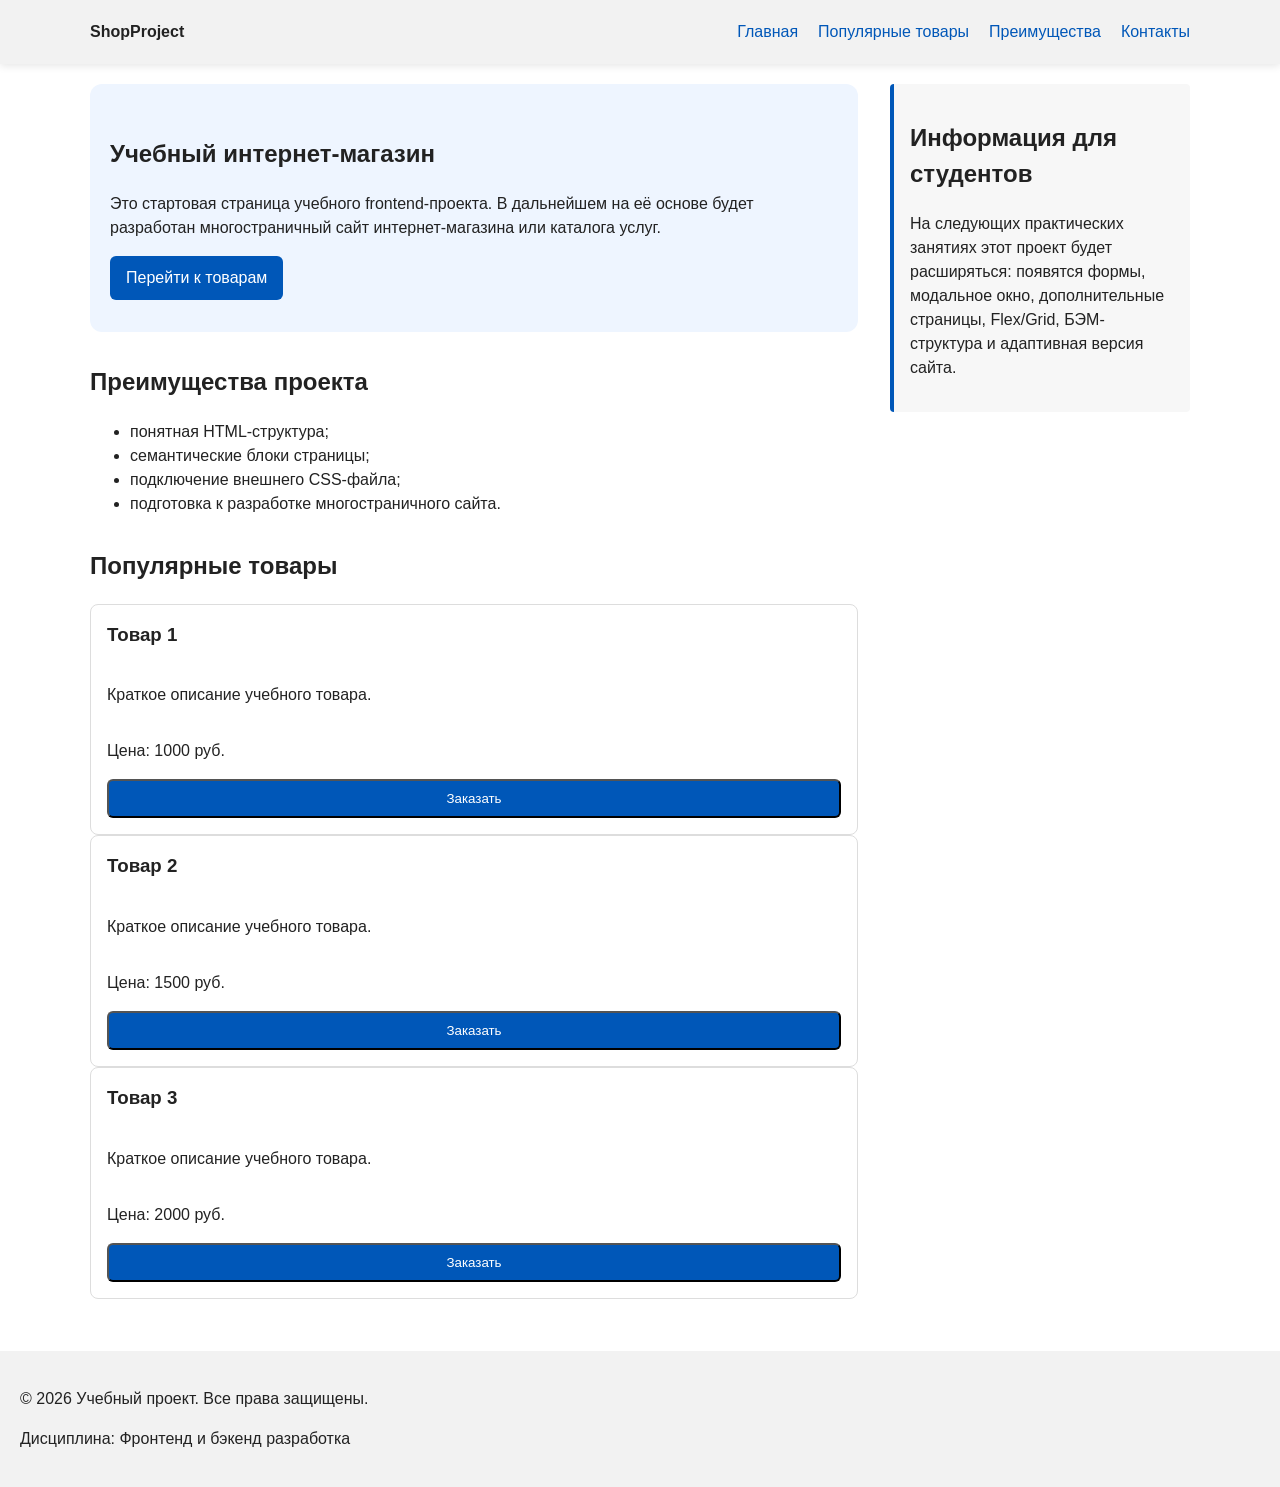
==== index.html @ 18f562a3 "Контрольная работа" ====
<!DOCTYPE html>
<html lang="ru">
<head>
  <meta charset="UTF-8">
  <meta name="viewport" content="width=device-width, initial-scale=1.0">
  <title>Учебный интернет-магазин</title>
  <link rel="stylesheet" href="css/style.css">
  <script src="js/main.js" defer></script>
</head>
<body>
  <header>
    <div class="site-header">
      <a class="site-logo" href="index.html">ShopProject</a>

      <nav class="site-nav" aria-label="Основная навигация">
        <ul class="site-nav__list">
          <li><a href="index.html">Главная</a></li>
          <li><a href="#popular">Популярные товары</a></li>
          <li><a href="#advantages">Преимущества</a></li>
          <li><a href="#contacts">Контакты</a></li>
        </ul>
      </nav>
    </div>
  </header>
  <main>
    <div class="page-layout">
      <div class="main-content">
        <section class="hero">
          <h1>Учебный интернет-магазин</h1>
          <p>
            Это стартовая страница учебного frontend-проекта.
            В дальнейшем на её основе будет разработан многостраничный сайт
            интернет-магазина или каталога услуг.
          </p>
          <a class="button" href="#popular">Перейти к товарам</a>
        </section>
        <section class="section" id="advantages">
          <h2>Преимущества проекта</h2>

          <ul class="advantages-list">
            <li>понятная HTML-структура;</li>
            <li>семантические блоки страницы;</li>
            <li>подключение внешнего CSS-файла;</li>
            <li>подготовка к разработке многостраничного сайта.</li>
          </ul>
        </section>
        <section class="section" id="popular">
          <h2>Популярные товары</h2>
          <div class="product-grid">
            <article class="product-card">
              <h3>Товар 1</h3>
              <p>Краткое описание учебного товара.</p>
              <p>Цена: 1000 руб.</p>
              <button class="button product-card__button" type="button" data-product="Товар 1">
                Заказать
              </button>
            </article>

            <article class="product-card">
              <h3>Товар 2</h3>
              <p>Краткое описание учебного товара.</p>
              <p>Цена: 1500 руб.</p>
              <button class="button product-card__button" type="button" data-product="Товар 2">
                Заказать
              </button>
            </article>

            <article class="product-card">
              <h3>Товар 3</h3>
              <p>Краткое описание учебного товара.</p>
              <p>Цена: 2000 руб.</p>
              <button class="button product-card__button" type="button" data-product="Товар 3">
                Заказать
              </button>
            </article>
          </div>
        </section>
      </div>
      <aside class="aside-info">
        <h2>Информация для студентов</h2>
        <p>
          На следующих практических занятиях этот проект будет расширяться:
          появятся формы, модальное окно, дополнительные страницы, Flex/Grid,
          БЭМ-структура и адаптивная версия сайта.
        </p>
      </aside>
    </div>
  </main>
  <footer id="contacts">
    <p>&copy; 2026 Учебный проект. Все права защищены.</p>
    <p>Дисциплина: Фронтенд и бэкенд разработка</p>
  </footer>
  <dialog class="order-dialog" id="order-dialog" aria-labelledby="order-dialog-title">
    <h2 id="order-dialog-title">Оформление заявки</h2>

    <form class="order-form" id="order-form" action="#" method="post" novalidate>
      <input id="selected-product" name="selected-product" type="hidden">

      <div class="form-field">
        <label for="order-name">Имя</label>
        <input
          id="order-name"
          name="name"
          type="text"
          placeholder="Введите ваше имя"
          minlength="2"
          autocomplete="given-name"
          required
        >
      </div>

      <div class="form-field">
        <label for="order-email">E-mail</label>
        <input
          id="order-email"
          name="email"
          type="email"
          placeholder="example@mail.ru"
          autocomplete="email"
          required
        >
      </div>

      <div class="form-field">
        <label for="order-phone">Телефон</label>
        <input
          id="order-phone"
          name="phone"
          type="tel"
          inputmode="tel"
          placeholder="+7 (900) 000-00-00"
          pattern="^\+7 \(\d{3}\) \d{3}-\d{2}-\d{2}$"
          required
        >
        <small>Формат: +7 (900) 000-00-00</small>
      </div>

      <div class="form-field">
        <label for="order-date">Дата связи</label>
        <input
          id="order-date"
          name="date"
          type="date"
        >
      </div>

      <div class="form-field">
        <label for="order-topic">Тема заявки</label>
        <select id="order-topic" name="topic" required>
          <option value="">Выберите тему</option>
          <option value="product">Заказ товара</option>
          <option value="consultation">Консультация</option>
          <option value="delivery">Доставка</option>
        </select>
      </div>

      <div class="form-field">
        <label for="order-comment">Комментарий</label>
        <textarea
          id="order-comment"
          name="comment"
          rows="4"
          placeholder="Укажите дополнительную информацию"
        ></textarea>
      </div>

      <div class="form-field form-field--checkbox">
        <label>
          <input
            id="order-agreement"
            name="agreement"
            type="checkbox"
            required
          >
          Я согласен на обработку данных
        </label>
      </div>

      <div class="form-actions">
        <button type="button" id="close-order-dialog">Закрыть</button>
        <button type="submit">Отправить заявку</button>
      </div>
    </form>
  </dialog>

  <p class="success-message" id="success-message" hidden>
    Форма успешно отправлена!
  </p>

</body>
</html>
---- css/style.css ----
* {
  box-sizing: border-box;
}

body {
  margin: 0;
  font-family: Arial, sans-serif;
  line-height: 1.5;
  color: #222222;
  background-color: #ffffff;
}

header,
main,
footer {
  padding: 20px;
}

header {
  background-color: #f2f2f2;
  position: sticky;
  top: 0;
  z-index: 1000;
  box-shadow: 0 2px 8px rgba(0, 0, 0, 0.1);
}

footer {
  background-color: #f2f2f2;
}

.site-header {
  max-width: 1100px;
  margin: 0 auto;
  display: flex;
  justify-content: space-between;
  align-items: center;
}

.site-logo {
  font-weight: bold;
  text-decoration: none;
  color: #222222;
}

.site-nav__list {
  padding: 0;
  margin: 0;
  list-style: none;
  display: flex;
  gap: 20px;
}

.site-nav__list li {
  margin-bottom: 0;
}

.site-nav__list a {
  color: #0057b8;
  text-decoration: none;
}

.site-nav__list a:hover {
  text-decoration: underline;
}

.hero {
  max-width: 1100px;
  margin: 0 auto 32px;
  padding: 32px 20px;
  background-color: #eef5ff;
  border-radius: 12px;
}

.section {
  max-width: 1100px;
  margin: 0 auto 32px;
}

.section h2 {
  margin-top: 0;
}

.product-card {
  display: flex;
  flex-direction: column;
  margin-bottom: 0;
  padding: 16px;
  border: 1px solid #dddddd;
  border-radius: 8px;
  background-color: #ffffff;
}

.product-card h3 {
  margin-top: 0;
}

.button {
  display: inline-block;
  padding: 10px 16px;
  color: #ffffff;
  background-color: #0057b8;
  text-decoration: none;
  border-radius: 6px;
}

.button:hover {
  background-color: #003f86;
}

.aside-info {
  padding: 16px;
  border-left: 4px solid #0057b8;
  background-color: #f7f7f7;
  border-radius: 4px;
}

/*
  Модальное окно.
  Элемент dialog сам умеет открываться поверх страницы.
*/
.order-dialog {
  width: min(100% - 32px, 560px);
  padding: 24px;
  border: none;
  border-radius: 12px;
}

/*
  Затемнение фона за модальным окном.
*/
.order-dialog::backdrop {
  background-color: rgba(0, 0, 0, 0.5);
}

/*
  Поле формы.
  Каждый блок получает нижний отступ.
*/
.form-field {
  margin-bottom: 16px;
}

/*
  Подпись поля.
*/
.form-field label {
  display: block;
  margin-bottom: 6px;
}

/*
  Основные поля формы.
*/
.form-field input,
.form-field select,
.form-field textarea {
  width: 100%;
  padding: 10px 12px;
  border: 1px solid #cccccc;
  border-radius: 6px;
  font: inherit;
}

/*
  Checkbox не должен занимать всю ширину.
*/
.form-field input[type="checkbox"] {
  width: auto;
}

/*
  Подсказка под полем телефона.
*/
.form-field small {
  display: block;
  margin-top: 4px;
  color: #666666;
}

/*
  Видимый фокус для клавиатурной навигации.
*/
.form-field input:focus-visible,
.form-field select:focus-visible,
.form-field textarea:focus-visible,
.form-actions button:focus-visible {
  outline: 2px solid #0057b8;
  outline-offset: 2px;
}

/*
  Подсветка ошибочных полей.
  Атрибут aria-invalid будет добавляться через JavaScript.
*/
[aria-invalid="true"] {
  border-color: #b00020;
}

/*
  Кнопки формы.
*/
.form-actions {
  display: flex;
  justify-content: flex-end;
  gap: 12px;
  margin-top: 20px;
}

/*
  Сообщение об успешной отправке.
*/
.success-message {
  max-width: 1100px;
  margin: 24px auto;
  padding: 16px;
  border-left: 4px solid #168a2f;
  background-color: #eefaf0;
}

/* ==========================================================================
   Grid
   ========================================================================== */

.page-layout {
  max-width: 1100px;
  margin: 0 auto;
  display: grid;
  grid-template-columns: 1fr 300px;
  gap: 32px;
  align-items: start;
}

.products-grid {
  display: grid;
  grid-template-columns: repeat(auto-fill, minmax(240px, 1fr));
  gap: 20px;
}

.product-card__button {
  margin-top: auto;
}
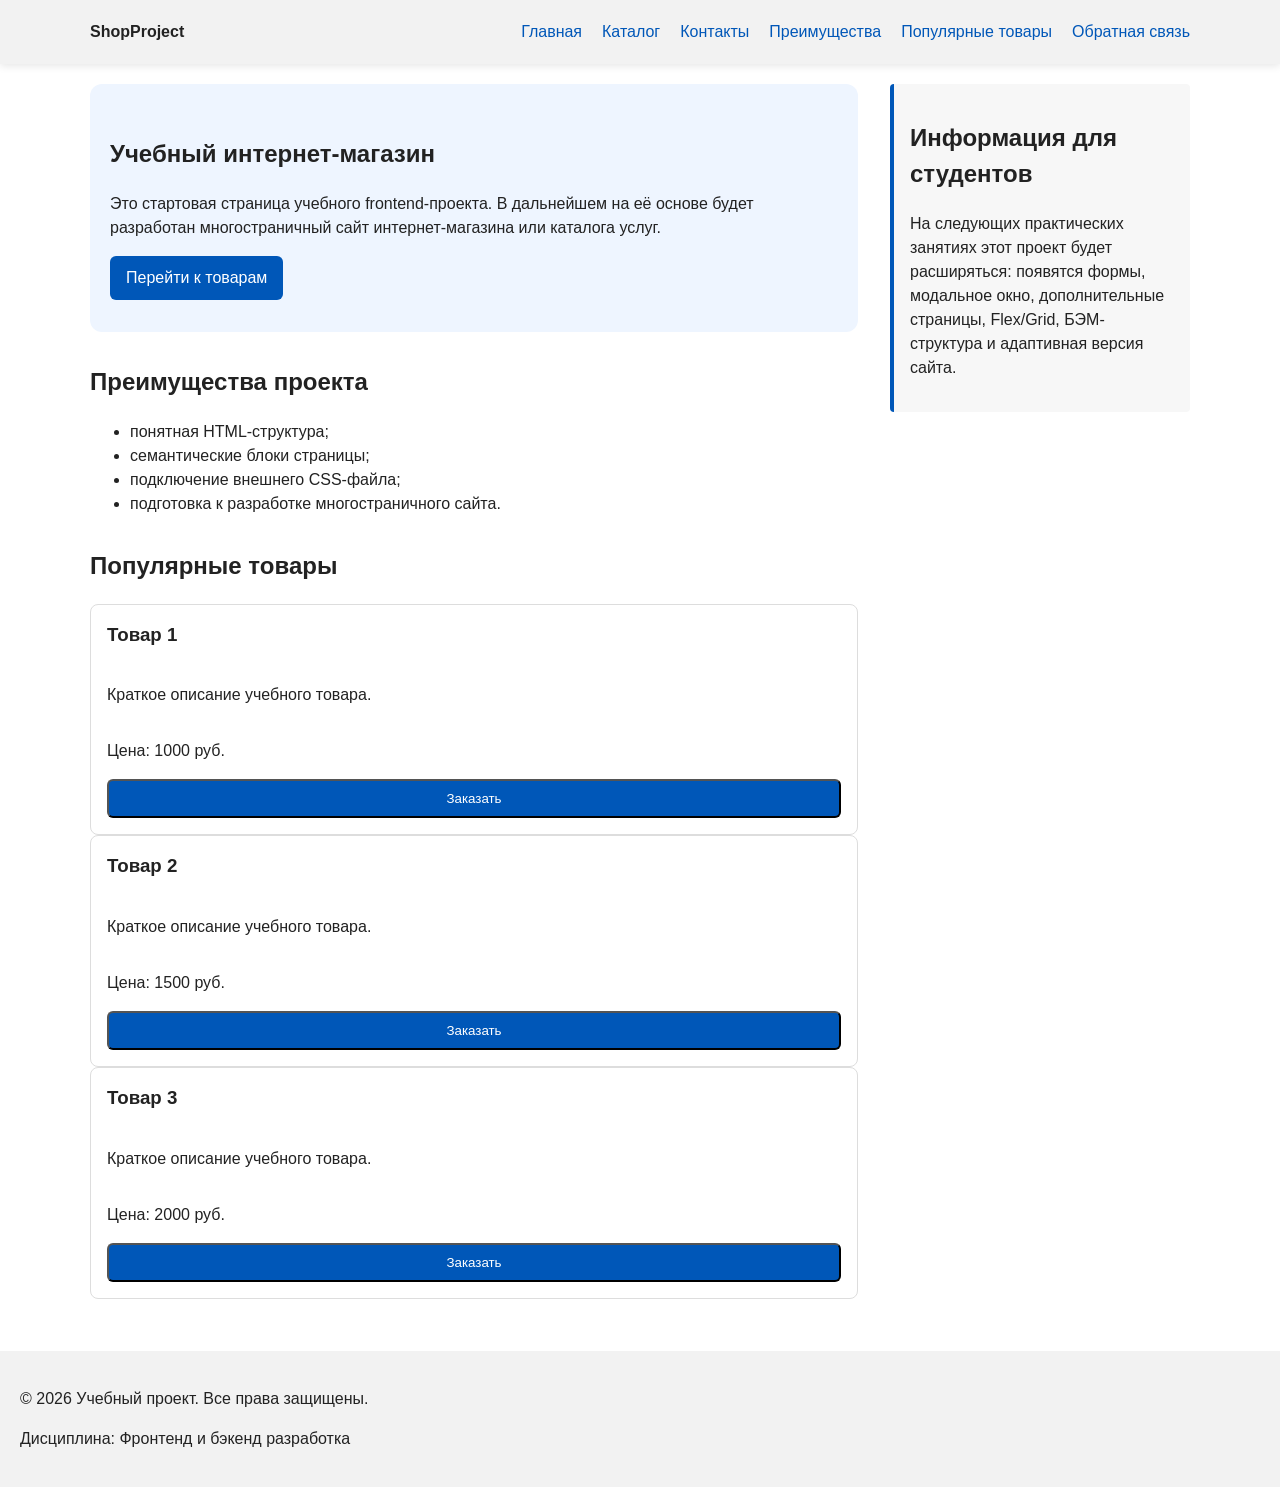
==== commit 1ad1233f: "feat: add multi-page structure navigation and anchors" ====
--- a/index.html
+++ b/index.html
@@ -15,11 +15,14 @@
       <nav class="site-nav" aria-label="Основная навигация">
         <ul class="site-nav__list">
           <li><a href="index.html">Главная</a></li>
-          <li><a href="#popular">Популярные товары</a></li>
-          <li><a href="#advantages">Преимущества</a></li>
-          <li><a href="#contacts">Контакты</a></li>
+          <li><a href="catalog.html">Каталог</a></li>
+          <li><a href="contacts.html">Контакты</a></li>
+          <li><a href="index.html#advantages">Преимущества</a></li>
+          <li><a href="index.html#popular">Популярные товары</a></li>
+          <li><a href="index.html#contacts">Обратная связь</a></li>
         </ul>
       </nav>
+
     </div>
   </header>
   <main>
--- a/css/style.css
+++ b/css/style.css
@@ -1,6 +1,10 @@
 
 * {
   box-sizing: border-box;
+}
+
+html {
+  scroll-behavior: smooth;
 }
 
 body {
@@ -114,6 +118,33 @@
   background-color: #f7f7f7;
   border-radius: 4px;
 }
+
+:target {
+  outline: 2px dashed var(--color-primary);
+  outline-offset: 4px;
+}
+
+
+/* 
+Хлебные крошки :3 
+*/
+
+.breadcrumbs {
+  max-width: var(--container-width);
+  margin: 0 auto var(--space-md);
+  font-size: 14px;
+  color: var(--color-muted);
+}
+
+.breadcrumbs a {
+  color: var(--color-primary);
+}
+
+.breadcrumbs span::before {
+  content: " / ";
+  color: var(--color-muted);
+}
+
 
 /*
   Модальное окно.
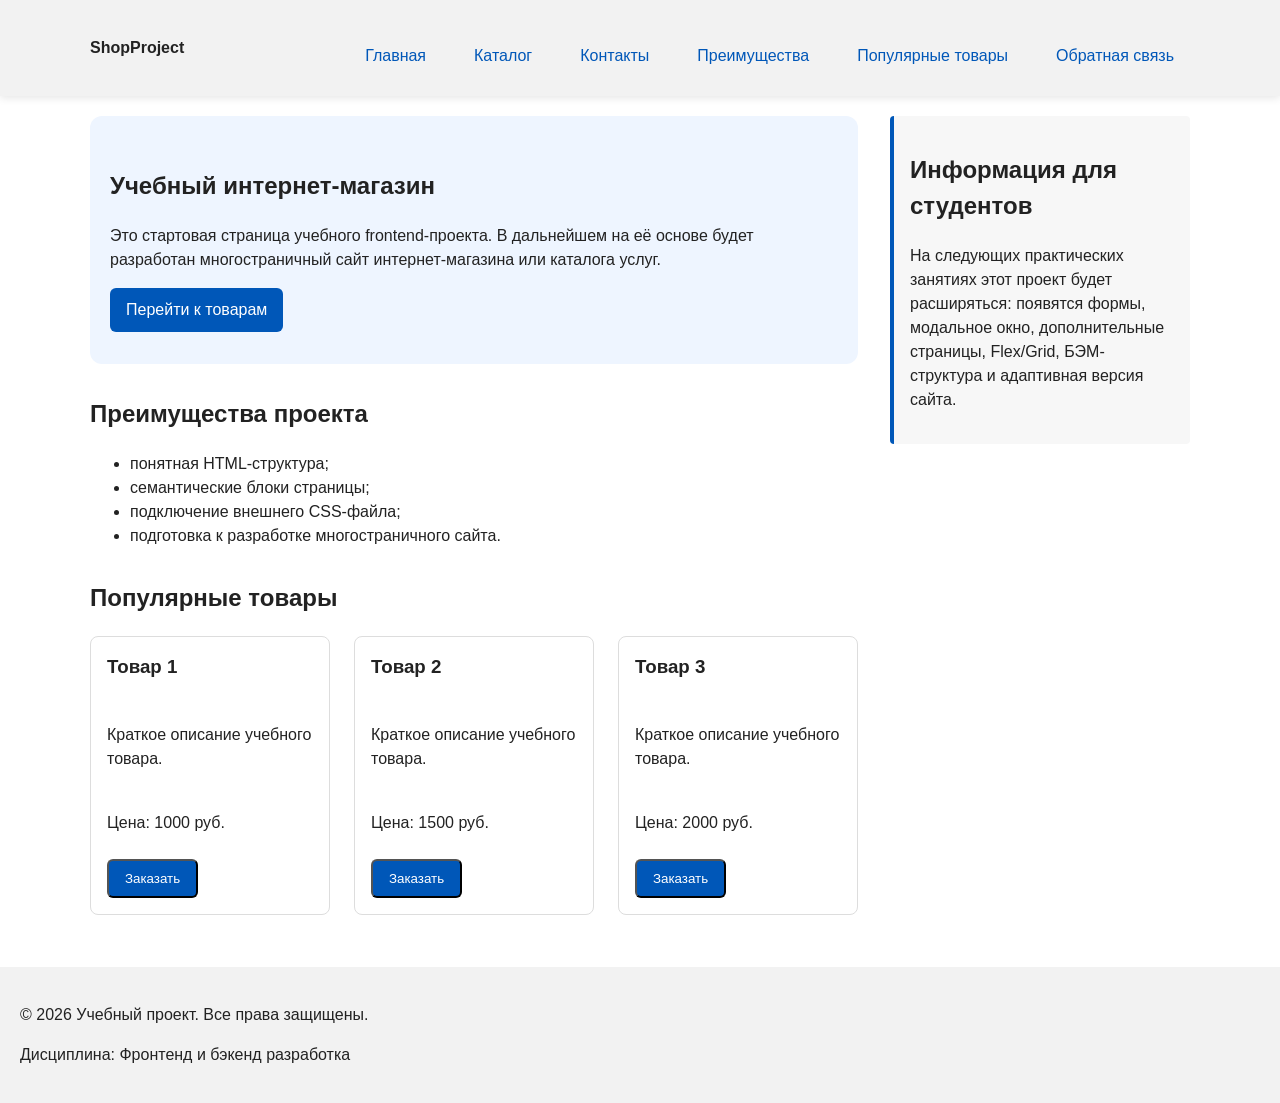
==== commit d9dd839c: "feat: add flex navigation and grid catalog layout" ====
--- a/index.html
+++ b/index.html
@@ -49,7 +49,7 @@
         </section>
         <section class="section" id="popular">
           <h2>Популярные товары</h2>
-          <div class="product-grid">
+          <div class="products-grid">
             <article class="product-card">
               <h3>Товар 1</h3>
               <p>Краткое описание учебного товара.</p>
--- a/css/style.css
+++ b/css/style.css
@@ -1,3 +1,18 @@
+:root {
+  --container-width: 1100px;
+  --space-sm: 8px;
+  --space-md: 16px;
+  --space-lg: 24px;
+  --space-xl: 32px;
+  --color-primary: #0057b8;
+  --color-white: #ffffff;
+  --color-border: #dddddd;
+  --color-bg: #ffffff;
+  --color-surface: #f7f7f7;
+  --color-muted: #666666;
+  --radius-sm: 4px;
+  --radius-md: 8px;
+}
 
 * {
   box-sizing: border-box;
@@ -12,7 +27,7 @@
   font-family: Arial, sans-serif;
   line-height: 1.5;
   color: #222222;
-  background-color: #ffffff;
+  background-color: var(--color-bg);
 }
 
 header,
@@ -34,7 +49,7 @@
 }
 
 .site-header {
-  max-width: 1100px;
+  max-width: var(--container-width);
   margin: 0 auto;
   display: flex;
   justify-content: space-between;
@@ -48,11 +63,14 @@
 }
 
 .site-nav__list {
+  display: flex;
+  flex-wrap: wrap;
+  justify-content: center;
+  align-items: center;
+  gap: var(--space-md);
   padding: 0;
-  margin: 0;
+  margin: var(--space-md) 0 0;
   list-style: none;
-  display: flex;
-  gap: 20px;
 }
 
 .site-nav__list li {
@@ -60,16 +78,20 @@
 }
 
 .site-nav__list a {
-  color: #0057b8;
+  display: inline-block;
+  padding: var(--space-sm) var(--space-md);
+  color: var(--color-primary);
   text-decoration: none;
+  border-radius: var(--radius-sm);
 }
 
 .site-nav__list a:hover {
-  text-decoration: underline;
+  color: var(--color-white);
+  background-color: var(--color-primary);
 }
 
 .hero {
-  max-width: 1100px;
+  max-width: var(--container-width);
   margin: 0 auto 32px;
   padding: 32px 20px;
   background-color: #eef5ff;
@@ -77,7 +99,7 @@
 }
 
 .section {
-  max-width: 1100px;
+  max-width: var(--container-width);
   margin: 0 auto 32px;
 }
 
@@ -88,15 +110,21 @@
 .product-card {
   display: flex;
   flex-direction: column;
+  gap: var(--space-sm);
   margin-bottom: 0;
-  padding: 16px;
-  border: 1px solid #dddddd;
-  border-radius: 8px;
-  background-color: #ffffff;
+  padding: var(--space-md);
+  border: 1px solid var(--color-border);
+  border-radius: var(--radius-md);
+  background-color: var(--color-bg);
 }
 
 .product-card h3 {
   margin-top: 0;
+}
+
+.product-card .button {
+  margin-top: auto;
+  align-self: flex-start;
 }
 
 .button {
@@ -242,7 +270,7 @@
   Сообщение об успешной отправке.
 */
 .success-message {
-  max-width: 1100px;
+  max-width: var(--container-width);
   margin: 24px auto;
   padding: 16px;
   border-left: 4px solid #168a2f;
@@ -254,7 +282,7 @@
    ========================================================================== */
 
 .page-layout {
-  max-width: 1100px;
+  max-width: var(--container-width);
   margin: 0 auto;
   display: grid;
   grid-template-columns: 1fr 300px;
@@ -264,10 +292,60 @@
 
 .products-grid {
   display: grid;
-  grid-template-columns: repeat(auto-fill, minmax(240px, 1fr));
-  gap: 20px;
+  grid-template-columns: repeat(3, 1fr);
+  gap: var(--space-lg);
 }
 
 .product-card__button {
   margin-top: auto;
+}
+
+.catalog-layout {
+  max-width: var(--container-width);
+  margin: 0 auto var(--space-xl);
+  display: grid;
+  grid-template-columns: 260px 1fr;
+  grid-template-areas: "filters products";
+  gap: var(--space-lg);
+}
+
+.catalog-filters {
+  grid-area: filters;
+  padding: var(--space-md);
+  border: 1px solid var(--color-border);
+  border-radius: var(--radius-md);
+  background-color: var(--color-surface);
+}
+
+.catalog-products {
+  grid-area: products;
+}
+
+.filters-form {
+  display: grid;
+  gap: var(--space-md);
+}
+
+.filters-form fieldset {
+  margin: 0;
+  padding: var(--space-md);
+  border: 1px solid var(--color-border);
+  border-radius: var(--radius-sm);
+}
+
+.filters-form legend {
+  font-weight: 700;
+}
+
+.filters-form label {
+  display: block;
+  margin-bottom: var(--space-sm);
+}
+
+.filters-form input[type="number"] {
+  width: 100%;
+  padding: 8px 10px;
+  border: 1px solid var(--color-border);
+  border-radius: var(--radius-sm);
+  font: inherit;
 }
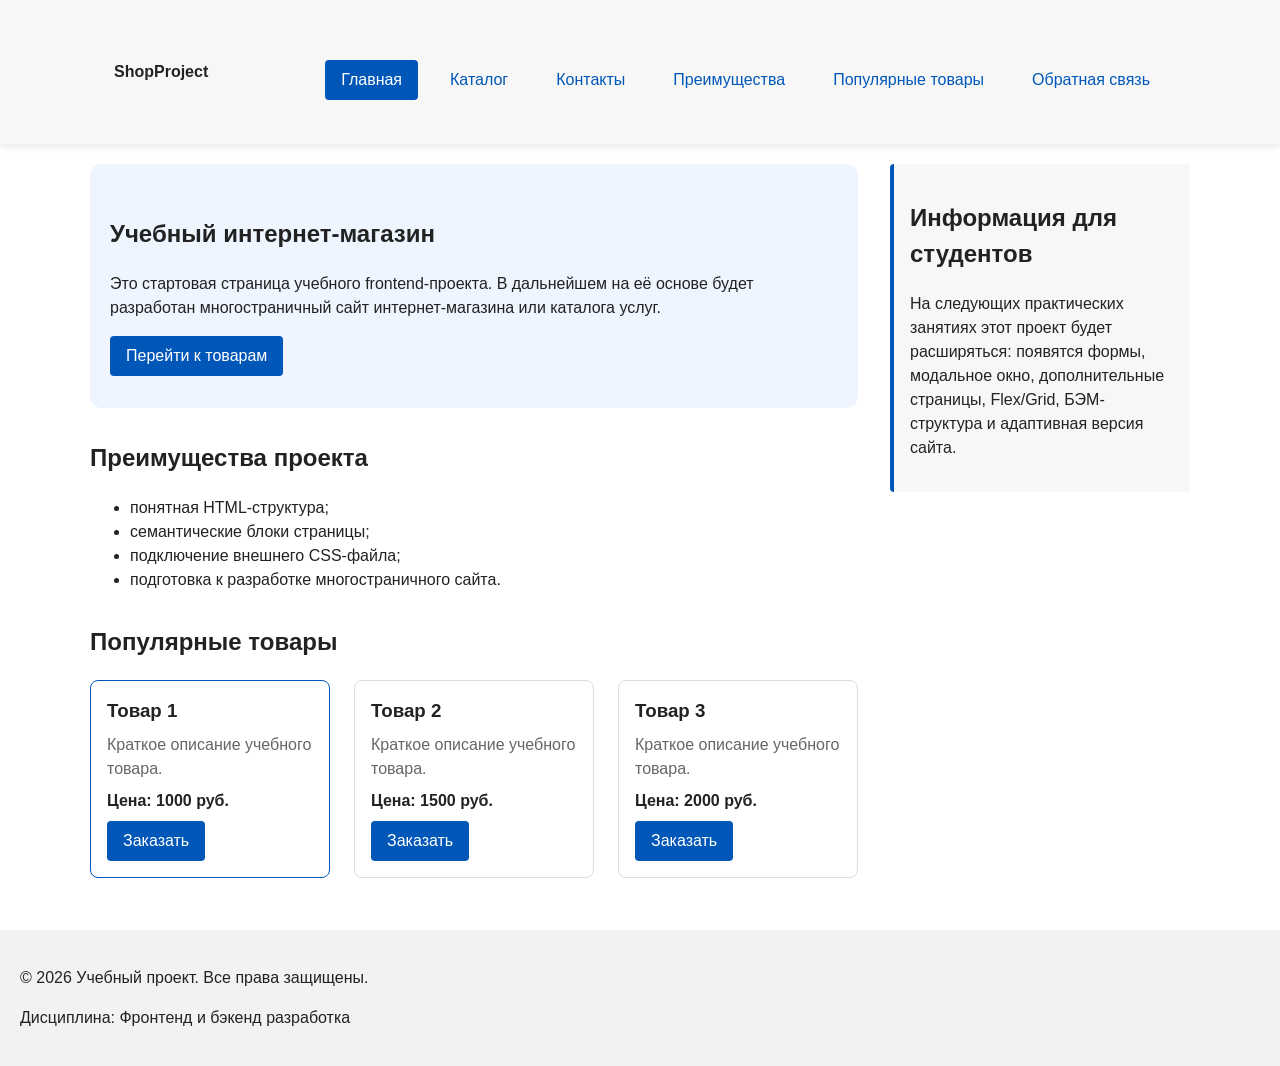
==== commit a542520b: "refactor: apply BEM naming to CSS classes" ====
--- a/index.html
+++ b/index.html
@@ -8,18 +8,18 @@
   <script src="js/main.js" defer></script>
 </head>
 <body>
-  <header>
-    <div class="site-header">
-      <a class="site-logo" href="index.html">ShopProject</a>
+  <header class="site-header">
+    <div class="site-header__inner">
+      <a class="site-header__logo" href="index.html">ShopProject</a>
 
       <nav class="site-nav" aria-label="Основная навигация">
         <ul class="site-nav__list">
-          <li><a href="index.html">Главная</a></li>
-          <li><a href="catalog.html">Каталог</a></li>
-          <li><a href="contacts.html">Контакты</a></li>
-          <li><a href="index.html#advantages">Преимущества</a></li>
-          <li><a href="index.html#popular">Популярные товары</a></li>
-          <li><a href="index.html#contacts">Обратная связь</a></li>
+          <li class="site-nav__item"><a class="site-nav__link site-nav__link--active" href="index.html" aria-current="page">Главная</a></li>
+          <li class="site-nav__item"><a class="site-nav__link" href="catalog.html">Каталог</a></li>
+          <li class="site-nav__item"><a class="site-nav__link" href="contacts.html">Контакты</a></li>
+          <li class="site-nav__item"><a class="site-nav__link" href="index.html#advantages">Преимущества</a></li>
+          <li class="site-nav__item"><a class="site-nav__link" href="index.html#popular">Популярные товары</a></li>
+          <li class="site-nav__item"><a class="site-nav__link" href="index.html#contacts">Обратная связь</a></li>
         </ul>
       </nav>
 
@@ -35,7 +35,7 @@
             В дальнейшем на её основе будет разработан многостраничный сайт
             интернет-магазина или каталога услуг.
           </p>
-          <a class="button" href="#popular">Перейти к товарам</a>
+          <a class="button button--primary" href="#popular">Перейти к товарам</a>
         </section>
         <section class="section" id="advantages">
           <h2>Преимущества проекта</h2>
@@ -50,29 +50,29 @@
         <section class="section" id="popular">
           <h2>Популярные товары</h2>
           <div class="products-grid">
-            <article class="product-card">
-              <h3>Товар 1</h3>
-              <p>Краткое описание учебного товара.</p>
-              <p>Цена: 1000 руб.</p>
-              <button class="button product-card__button" type="button" data-product="Товар 1">
+            <article class="product-card product-card--featured">
+              <h3 class="product-card__title">Товар 1</h3>
+              <p class="product-card__description">Краткое описание учебного товара.</p>
+              <p class="product-card__price">Цена: 1000 руб.</p>
+              <button class="button button--primary product-card__button" type="button" data-product="Товар 1">
                 Заказать
               </button>
             </article>
 
             <article class="product-card">
-              <h3>Товар 2</h3>
-              <p>Краткое описание учебного товара.</p>
-              <p>Цена: 1500 руб.</p>
-              <button class="button product-card__button" type="button" data-product="Товар 2">
+              <h3 class="product-card__title">Товар 2</h3>
+              <p class="product-card__description">Краткое описание учебного товара.</p>
+              <p class="product-card__price">Цена: 1500 руб.</p>
+              <button class="button button--primary product-card__button" type="button" data-product="Товар 2">
                 Заказать
               </button>
             </article>
 
             <article class="product-card">
-              <h3>Товар 3</h3>
-              <p>Краткое описание учебного товара.</p>
-              <p>Цена: 2000 руб.</p>
-              <button class="button product-card__button" type="button" data-product="Товар 3">
+              <h3 class="product-card__title">Товар 3</h3>
+              <p class="product-card__description">Краткое описание учебного товара.</p>
+              <p class="product-card__price">Цена: 2000 руб.</p>
+              <button class="button button--primary product-card__button" type="button" data-product="Товар 3">
                 Заказать
               </button>
             </article>
@@ -94,14 +94,14 @@
     <p>Дисциплина: Фронтенд и бэкенд разработка</p>
   </footer>
   <dialog class="order-dialog" id="order-dialog" aria-labelledby="order-dialog-title">
-    <h2 id="order-dialog-title">Оформление заявки</h2>
+    <h2 class="order-dialog__title" id="order-dialog-title">Оформление заявки</h2>
 
     <form class="order-form" id="order-form" action="#" method="post" novalidate>
       <input id="selected-product" name="selected-product" type="hidden">
 
-      <div class="form-field">
-        <label for="order-name">Имя</label>
-        <input
+      <div class="order-form__field">
+        <label class="order-form__label" for="order-name">Имя</label>
+        <input class="order-form__input"
           id="order-name"
           name="name"
           type="text"
@@ -112,9 +112,9 @@
         >
       </div>
 
-      <div class="form-field">
-        <label for="order-email">E-mail</label>
-        <input
+      <div class="order-form__field">
+        <label class="order-form__label" for="order-email">E-mail</label>
+        <input class="order-form__input"
           id="order-email"
           name="email"
           type="email"
@@ -124,9 +124,9 @@
         >
       </div>
 
-      <div class="form-field">
-        <label for="order-phone">Телефон</label>
-        <input
+      <div class="order-form__field">
+        <label class="order-form__label" for="order-phone">Телефон</label>
+        <input class="order-form__input"
           id="order-phone"
           name="phone"
           type="tel"
@@ -135,21 +135,21 @@
           pattern="^\+7 \(\d{3}\) \d{3}-\d{2}-\d{2}$"
           required
         >
-        <small>Формат: +7 (900) 000-00-00</small>
+        <small class="order-form__hint">Формат: +7 (900) 000-00-00</small>
       </div>
 
-      <div class="form-field">
-        <label for="order-date">Дата связи</label>
-        <input
+      <div class="order-form__field">
+        <label class="order-form__label" for="order-date">Дата связи</label>
+        <input class="order-form__input"
           id="order-date"
           name="date"
           type="date"
         >
       </div>
 
-      <div class="form-field">
-        <label for="order-topic">Тема заявки</label>
-        <select id="order-topic" name="topic" required>
+      <div class="order-form__field">
+        <label class="order-form__label" for="order-topic">Тема заявки</label>
+        <select class="order-form__select" id="order-topic" name="topic" required>
           <option value="">Выберите тему</option>
           <option value="product">Заказ товара</option>
           <option value="consultation">Консультация</option>
@@ -157,9 +157,9 @@
         </select>
       </div>
 
-      <div class="form-field">
-        <label for="order-comment">Комментарий</label>
-        <textarea
+      <div class="order-form__field">
+        <label class="order-form__label" for="order-comment">Комментарий</label>
+        <textarea class="order-form__textarea"
           id="order-comment"
           name="comment"
           rows="4"
@@ -167,9 +167,9 @@
         ></textarea>
       </div>
 
-      <div class="form-field form-field--checkbox">
-        <label>
-          <input
+      <div class="order-form__field order-form__field--checkbox">
+        <label class="order-form__label">
+          <input class="order-form__input order-form__input--checkbox"
             id="order-agreement"
             name="agreement"
             type="checkbox"
@@ -179,9 +179,9 @@
         </label>
       </div>
 
-      <div class="form-actions">
-        <button type="button" id="close-order-dialog">Закрыть</button>
-        <button type="submit">Отправить заявку</button>
+      <div class="order-form__actions">
+        <button class="button button--secondary" type="button" id="close-order-dialog">Закрыть</button>
+        <button class="button button--primary" type="submit">Отправить заявку</button>
       </div>
     </form>
   </dialog>
@@ -192,4 +192,3 @@
 
 </body>
 </html>
-
--- a/css/style.css
+++ b/css/style.css
@@ -1,17 +1,22 @@
 :root {
   --container-width: 1100px;
+  --space-xs: 4px;
   --space-sm: 8px;
   --space-md: 16px;
   --space-lg: 24px;
   --space-xl: 32px;
   --color-primary: #0057b8;
+  --color-primary-dark: #003f86;
   --color-white: #ffffff;
+  --color-text: #222222;
   --color-border: #dddddd;
   --color-bg: #ffffff;
   --color-surface: #f7f7f7;
   --color-muted: #666666;
+  --color-danger: #b00020;
   --radius-sm: 4px;
   --radius-md: 8px;
+  --radius-lg: 12px;
 }
 
 * {
@@ -26,7 +31,7 @@
   margin: 0;
   font-family: Arial, sans-serif;
   line-height: 1.5;
-  color: #222222;
+  color: var(--color-text);
   background-color: var(--color-bg);
 }
 
@@ -36,8 +41,8 @@
   padding: 20px;
 }
 
-header {
-  background-color: #f2f2f2;
+.site-header {
+  background-color: var(--color-surface);
   position: sticky;
   top: 0;
   z-index: 1000;
@@ -48,18 +53,19 @@
   background-color: #f2f2f2;
 }
 
-.site-header {
+.site-header__inner {
   max-width: var(--container-width);
   margin: 0 auto;
+  padding: var(--space-lg);
   display: flex;
   justify-content: space-between;
   align-items: center;
 }
 
-.site-logo {
-  font-weight: bold;
+.site-header__logo {
+  font-weight: 700;
   text-decoration: none;
-  color: #222222;
+  color: var(--color-text);
 }
 
 .site-nav__list {
@@ -73,11 +79,11 @@
   list-style: none;
 }
 
-.site-nav__list li {
+.site-nav__item {
   margin-bottom: 0;
 }
 
-.site-nav__list a {
+.site-nav__link {
   display: inline-block;
   padding: var(--space-sm) var(--space-md);
   color: var(--color-primary);
@@ -85,9 +91,15 @@
   border-radius: var(--radius-sm);
 }
 
-.site-nav__list a:hover {
+.site-nav__link:hover,
+.site-nav__link--active {
   color: var(--color-white);
   background-color: var(--color-primary);
+}
+
+.site-nav__link:focus-visible {
+  outline: 2px solid var(--color-primary);
+  outline-offset: 3px;
 }
 
 .hero {
@@ -118,26 +130,73 @@
   background-color: var(--color-bg);
 }
 
-.product-card h3 {
-  margin-top: 0;
-}
-
-.product-card .button {
-  margin-top: auto;
-  align-self: flex-start;
+.product-card:hover,
+.product-card--featured {
+  border-color: var(--color-primary);
+}
+
+.product-card--discount {
+  border-color: var(--color-danger);
+}
+
+.product-card__title {
+  margin: 0;
+  color: var(--color-text);
+}
+
+.product-card__description {
+  margin: 0;
+  color: var(--color-muted);
+}
+
+.product-card__price {
+  margin: 0;
+  font-weight: 700;
+}
+
+.product-card--discount .product-card__price {
+  color: var(--color-danger);
 }
 
 .button {
   display: inline-block;
-  padding: 10px 16px;
-  color: #ffffff;
-  background-color: #0057b8;
+  padding: var(--space-sm) var(--space-md);
+  border: none;
+  border-radius: var(--radius-sm);
+  font: inherit;
   text-decoration: none;
-  border-radius: 6px;
-}
-
-.button:hover {
-  background-color: #003f86;
+  cursor: pointer;
+}
+
+.button--primary {
+  color: var(--color-white);
+  background-color: var(--color-primary);
+}
+
+.button--primary:hover {
+  background-color: var(--color-primary-dark);
+}
+
+.button--secondary {
+  color: var(--color-primary);
+  background-color: transparent;
+  border: 1px solid var(--color-primary);
+}
+
+.button--secondary:hover {
+  color: var(--color-white);
+  background-color: var(--color-primary);
+}
+
+.button:focus-visible {
+  outline: 2px solid var(--color-primary);
+  outline-offset: 3px;
+}
+
+.button:disabled,
+.button--disabled {
+  opacity: 0.6;
+  cursor: not-allowed;
 }
 
 .aside-info {
@@ -164,11 +223,11 @@
   color: var(--color-muted);
 }
 
-.breadcrumbs a {
+.breadcrumbs__link {
   color: var(--color-primary);
 }
 
-.breadcrumbs span::before {
+.breadcrumbs__current::before {
   content: " / ";
   color: var(--color-muted);
 }
@@ -180,90 +239,70 @@
 */
 .order-dialog {
   width: min(100% - 32px, 560px);
-  padding: 24px;
+  padding: var(--space-lg);
   border: none;
-  border-radius: 12px;
-}
-
-/*
-  Затемнение фона за модальным окном.
-*/
+  border-radius: var(--radius-lg);
+}
+
 .order-dialog::backdrop {
   background-color: rgba(0, 0, 0, 0.5);
 }
 
-/*
-  Поле формы.
-  Каждый блок получает нижний отступ.
-*/
-.form-field {
-  margin-bottom: 16px;
-}
-
-/*
-  Подпись поля.
-*/
-.form-field label {
+.order-dialog__title {
+  margin-top: 0;
+}
+
+.order-form__field {
+  margin-bottom: var(--space-md);
+}
+
+.order-form__label {
   display: block;
-  margin-bottom: 6px;
-}
-
-/*
-  Основные поля формы.
-*/
-.form-field input,
-.form-field select,
-.form-field textarea {
+  margin-bottom: var(--space-xs);
+}
+
+.order-form__input,
+.order-form__select,
+.order-form__textarea {
   width: 100%;
   padding: 10px 12px;
-  border: 1px solid #cccccc;
-  border-radius: 6px;
+  border: 1px solid var(--color-border);
+  border-radius: var(--radius-sm);
   font: inherit;
 }
 
-/*
-  Checkbox не должен занимать всю ширину.
-*/
-.form-field input[type="checkbox"] {
+.order-form__input:hover,
+.order-form__select:hover,
+.order-form__textarea:hover {
+  border-color: var(--color-primary);
+}
+
+.order-form__input:focus-visible,
+.order-form__select:focus-visible,
+.order-form__textarea:focus-visible {
+  outline: 2px solid var(--color-primary);
+  outline-offset: 3px;
+}
+
+.order-form__input--checkbox {
   width: auto;
 }
 
-/*
-  Подсказка под полем телефона.
-*/
-.form-field small {
+.order-form__hint {
   display: block;
-  margin-top: 4px;
-  color: #666666;
-}
-
-/*
-  Видимый фокус для клавиатурной навигации.
-*/
-.form-field input:focus-visible,
-.form-field select:focus-visible,
-.form-field textarea:focus-visible,
-.form-actions button:focus-visible {
-  outline: 2px solid #0057b8;
-  outline-offset: 2px;
-}
-
-/*
-  Подсветка ошибочных полей.
-  Атрибут aria-invalid будет добавляться через JavaScript.
-*/
+  margin-top: var(--space-xs);
+  color: var(--color-muted);
+}
+
 [aria-invalid="true"] {
-  border-color: #b00020;
-}
-
-/*
-  Кнопки формы.
-*/
-.form-actions {
+  border-color: var(--color-danger);
+}
+
+.order-form__actions {
   display: flex;
   justify-content: flex-end;
-  gap: 12px;
-  margin-top: 20px;
+  gap: var(--space-md);
+  margin-top: var(--space-lg);
 }
 
 /*
@@ -298,6 +337,7 @@
 
 .product-card__button {
   margin-top: auto;
+  align-self: flex-start;
 }
 
 .catalog-layout {
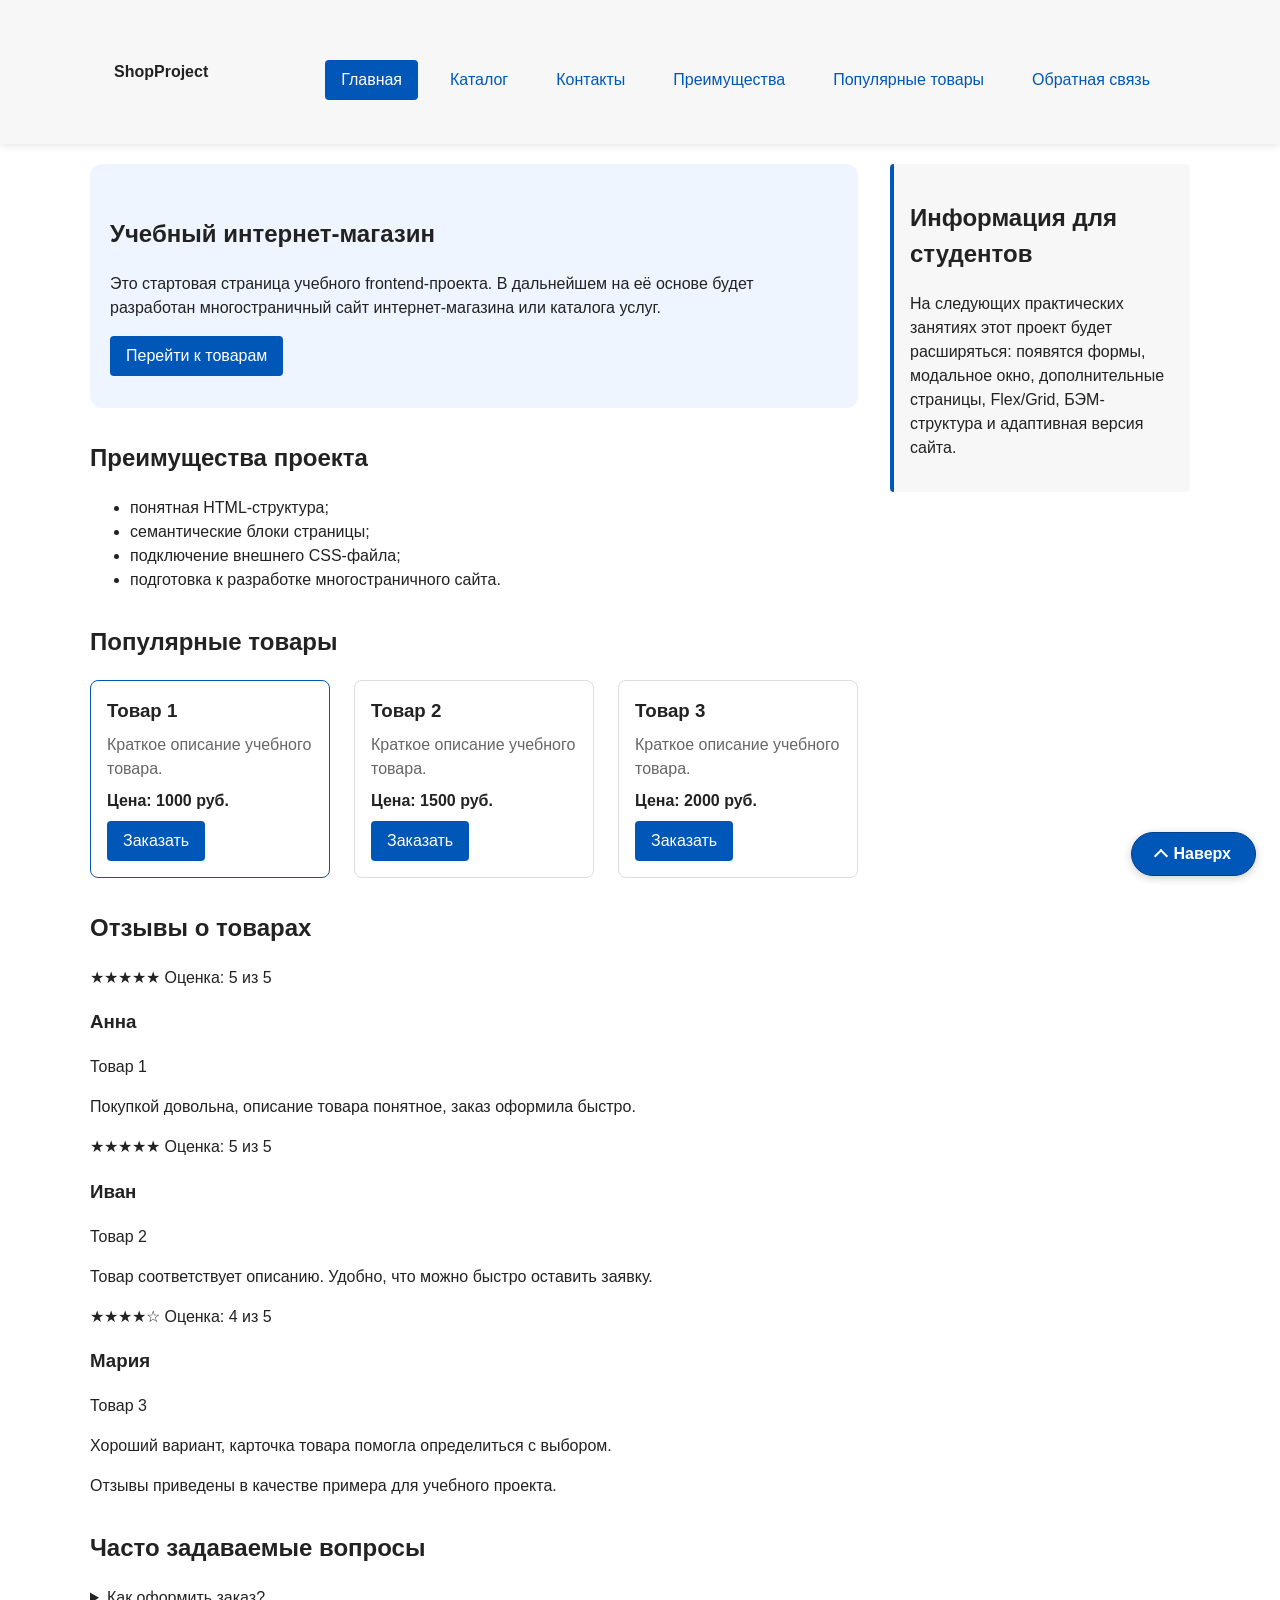
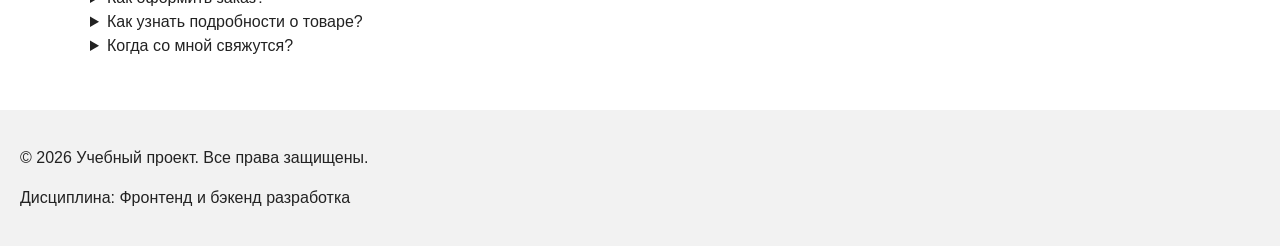
==== commit f86c331e: "improvements" ====
--- a/index.html
+++ b/index.html
@@ -76,6 +76,56 @@
                 Заказать
               </button>
             </article>
+          </div>
+        </section>
+        <section class="section" id="reviews">
+          <h2>Отзывы о товарах</h2>
+          <div class="reviews-grid">
+            <article class="review-card">
+              <p class="review-card__rating">
+                <span aria-hidden="true">★★★★★</span>
+                <span class="visually-hidden">Оценка: 5 из 5</span>
+              </p>
+              <h3 class="review-card__author">Анна</h3>
+              <p class="review-card__product">Товар 1</p>
+              <p class="review-card__text">Покупкой довольна, описание товара понятное, заказ оформила быстро.</p>
+            </article>
+            <article class="review-card">
+              <p class="review-card__rating">
+                <span aria-hidden="true">★★★★★</span>
+                <span class="visually-hidden">Оценка: 5 из 5</span>
+              </p>
+              <h3 class="review-card__author">Иван</h3>
+              <p class="review-card__product">Товар 2</p>
+              <p class="review-card__text">Товар соответствует описанию. Удобно, что можно быстро оставить заявку.</p>
+            </article>
+            <article class="review-card">
+              <p class="review-card__rating">
+                <span aria-hidden="true">★★★★☆</span>
+                <span class="visually-hidden">Оценка: 4 из 5</span>
+              </p>
+              <h3 class="review-card__author">Мария</h3>
+              <p class="review-card__product">Товар 3</p>
+              <p class="review-card__text">Хороший вариант, карточка товара помогла определиться с выбором.</p>
+            </article>
+          </div>
+          <p class="reviews-note">Отзывы приведены в качестве примера для учебного проекта.</p>
+        </section>
+        <section class="section" id="faq">
+          <h2>Часто задаваемые вопросы</h2>
+          <div class="faq-list">
+            <details class="faq-item">
+              <summary class="faq-item__question">Как оформить заказ?</summary>
+              <p class="faq-item__answer">Нажмите кнопку «Заказать» в карточке товара и заполните форму заявки.</p>
+            </details>
+            <details class="faq-item">
+              <summary class="faq-item__question">Как узнать подробности о товаре?</summary>
+              <p class="faq-item__answer">Оставьте заявку, указав товар и вопрос в поле комментария.</p>
+            </details>
+            <details class="faq-item">
+              <summary class="faq-item__question">Когда со мной свяжутся?</summary>
+              <p class="faq-item__answer">После отправки заявки представитель магазина свяжется с вами для уточнения деталей.</p>
+            </details>
           </div>
         </section>
       </div>
@@ -93,6 +143,7 @@
     <p>&copy; 2026 Учебный проект. Все права защищены.</p>
     <p>Дисциплина: Фронтенд и бэкенд разработка</p>
   </footer>
+  <a class="back-to-top" href="#" aria-label="Вернуться к началу страницы">Наверх</a>
   <dialog class="order-dialog" id="order-dialog" aria-labelledby="order-dialog-title">
     <h2 class="order-dialog__title" id="order-dialog-title">Оформление заявки</h2>
 
--- a/css/style.css
+++ b/css/style.css
@@ -347,10 +347,16 @@
   grid-template-columns: 260px 1fr;
   grid-template-areas: "filters products";
   gap: var(--space-lg);
+  align-items: start;
 }
 
 .catalog-filters {
   grid-area: filters;
+  position: sticky;
+  top: 160px;
+  align-self: start;
+  max-height: calc(100vh - 180px);
+  overflow-y: auto;
   padding: var(--space-md);
   border: 1px solid var(--color-border);
   border-radius: var(--radius-md);
@@ -388,4 +394,59 @@
   border: 1px solid var(--color-border);
   border-radius: var(--radius-sm);
   font: inherit;
+}
+
+.back-to-top {
+  position: fixed;
+  right: var(--space-lg);
+  bottom: var(--space-lg);
+  z-index: 1001;
+  display: inline-flex;
+  align-items: center;
+  gap: var(--space-sm);
+  min-height: 44px;
+  padding: var(--space-sm) var(--space-lg);
+  border: 1px solid var(--color-primary-dark);
+  border-radius: 999px;
+  color: var(--color-white);
+  background-color: var(--color-primary);
+  font-weight: 700;
+  text-decoration: none;
+  box-shadow: 0 2px 8px rgba(0, 0, 0, 0.2);
+  transition: background-color 0.2s ease, box-shadow 0.2s ease, transform 0.2s ease;
+}
+
+.back-to-top::before {
+  width: 8px;
+  height: 8px;
+  border-top: 2px solid currentColor;
+  border-left: 2px solid currentColor;
+  content: "";
+  transform: translateY(2px) rotate(45deg);
+}
+
+.back-to-top:hover {
+  background-color: var(--color-primary-dark);
+  box-shadow: 0 4px 12px rgba(0, 0, 0, 0.25);
+  transform: translateY(-2px);
+}
+
+.back-to-top:focus-visible {
+  outline: 2px solid var(--color-primary);
+  outline-offset: 3px;
+}
+
+@media (max-width: 760px) {
+  .catalog-filters {
+    position: static;
+    max-height: none;
+    overflow-y: visible;
+  }
+}
+
+@media (max-width: 480px) {
+  .back-to-top {
+    right: var(--space-md);
+    bottom: var(--space-md);
+  }
 }
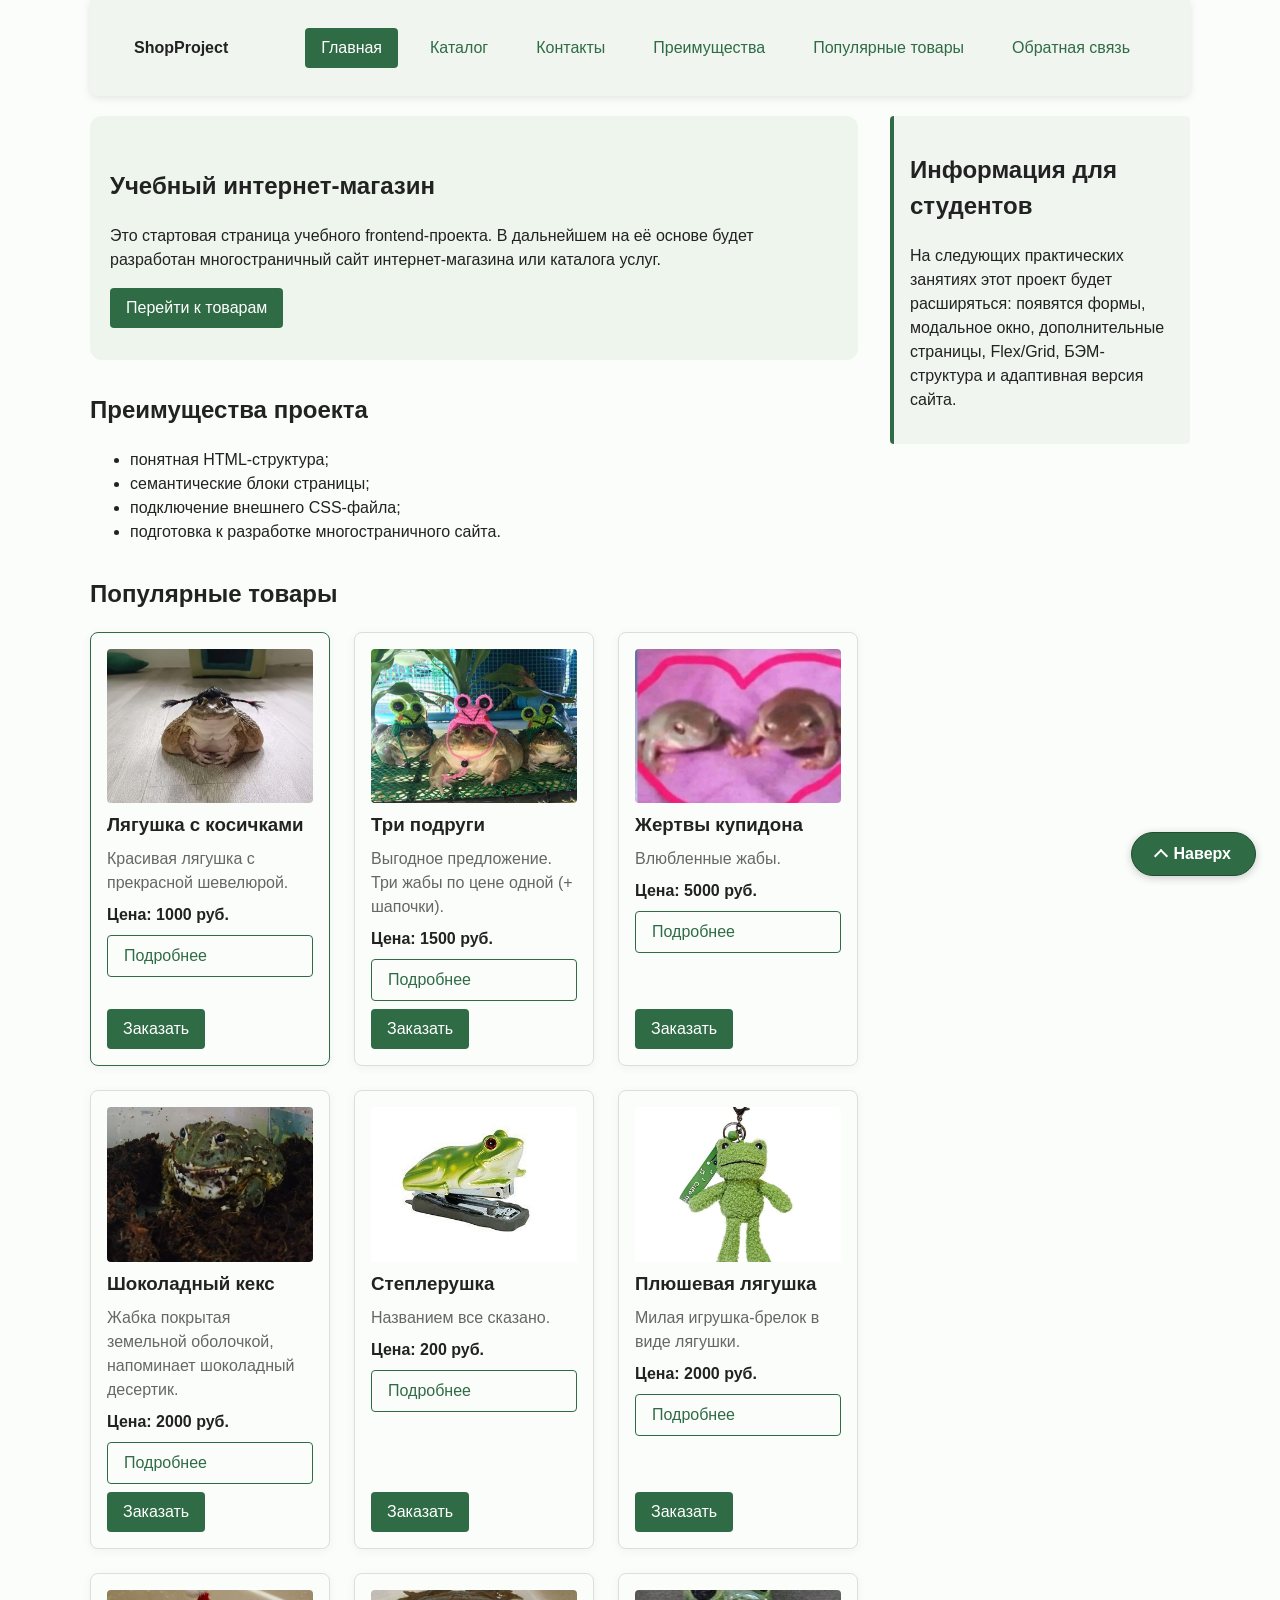
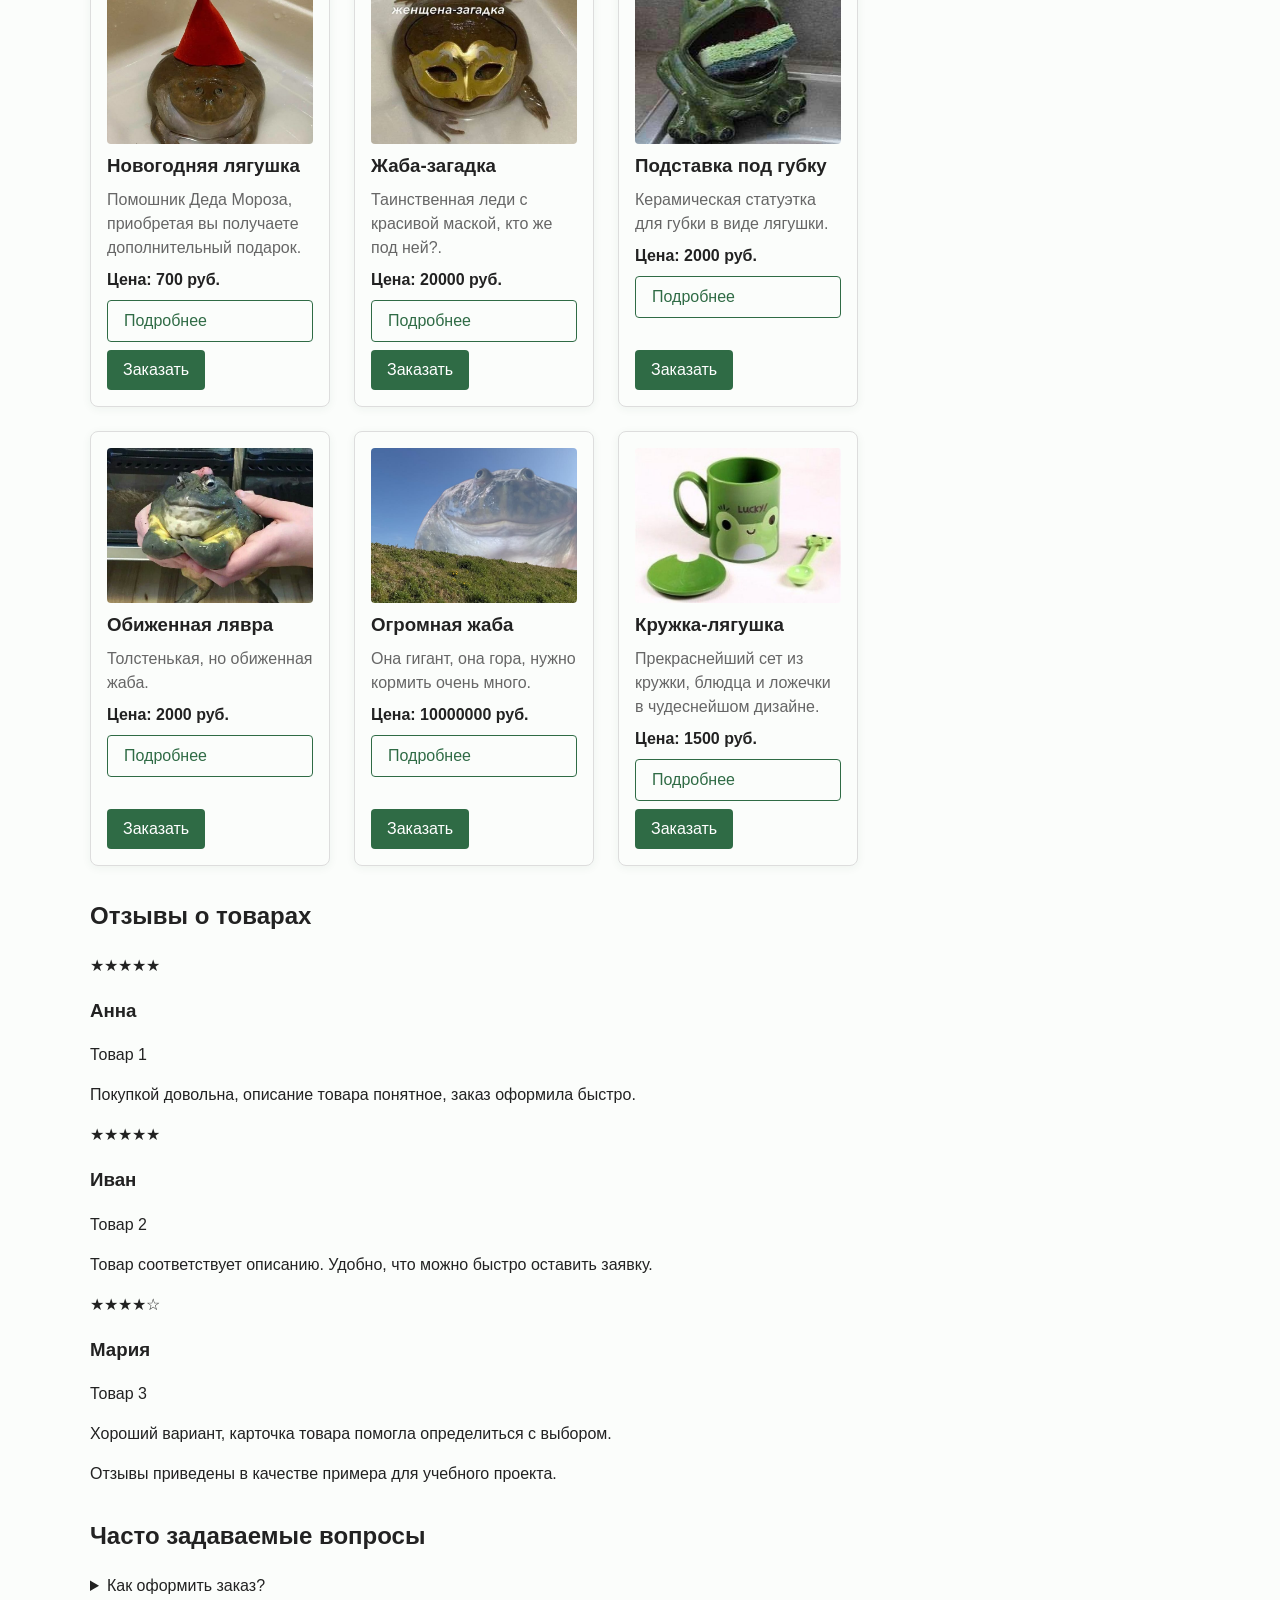
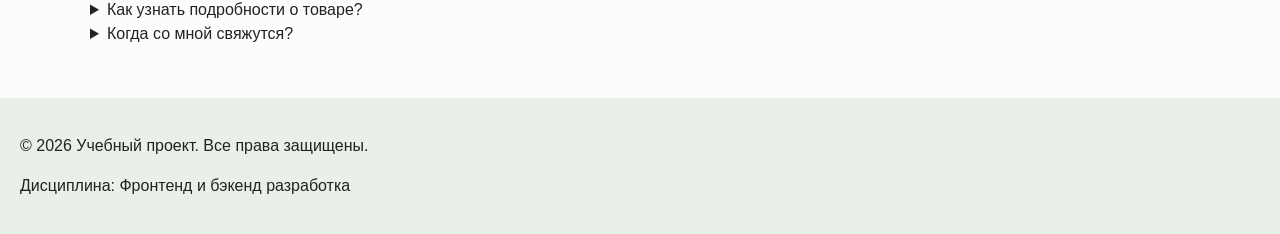
==== commit 2708aacb: "Added: fullsized catalog, card page, comparing table and images" ====
--- a/index.html
+++ b/index.html
@@ -5,6 +5,7 @@
   <meta name="viewport" content="width=device-width, initial-scale=1.0">
   <title>Учебный интернет-магазин</title>
   <link rel="stylesheet" href="css/style.css">
+  <script src="js/products.js" defer></script>
   <script src="js/main.js" defer></script>
 </head>
 <body>
@@ -76,6 +77,88 @@
                 Заказать
               </button>
             </article>
+
+            <article class="product-card">
+              <h3 class="product-card__title">Товар 4</h3>
+              <p class="product-card__description">Краткое описание учебного товара.</p>
+              <p class="product-card__price">Цена: 2000 руб.</p>
+              <button class="button button--primary product-card__button" type="button" data-product="Товар 4">
+                Заказать
+              </button>
+            </article>
+
+            <article class="product-card">
+              <h3 class="product-card__title">Товар 5</h3>
+              <p class="product-card__description">Краткое описание учебного товара.</p>
+              <p class="product-card__price">Цена: 2000 руб.</p>
+              <button class="button button--primary product-card__button" type="button" data-product="Товар 5">
+                Заказать
+              </button>
+            </article>
+
+            <article class="product-card">
+              <h3 class="product-card__title">Товар 6</h3>
+              <p class="product-card__description">Краткое описание учебного товара.</p>
+              <p class="product-card__price">Цена: 2000 руб.</p>
+              <button class="button button--primary product-card__button" type="button" data-product="Товар 6">
+                Заказать
+              </button>
+            </article>
+
+            <article class="product-card">
+              <h3 class="product-card__title">Товар 7</h3>
+              <p class="product-card__description">Краткое описание учебного товара.</p>
+              <p class="product-card__price">Цена: 2000 руб.</p>
+              <button class="button button--primary product-card__button" type="button" data-product="Товар 7">
+                Заказать
+              </button>
+            </article>
+
+            <article class="product-card">
+              <h3 class="product-card__title">Товар 8</h3>
+              <p class="product-card__description">Краткое описание учебного товара.</p>
+              <p class="product-card__price">Цена: 2000 руб.</p>
+              <button class="button button--primary product-card__button" type="button" data-product="Товар 8">
+                Заказать
+              </button>
+            </article>
+
+            <article class="product-card">
+              <h3 class="product-card__title">Товар 9</h3>
+              <p class="product-card__description">Краткое описание учебного товара.</p>
+              <p class="product-card__price">Цена: 2000 руб.</p>
+              <button class="button button--primary product-card__button" type="button" data-product="Товар 9">
+                Заказать
+              </button>
+            </article>
+
+            <article class="product-card">
+              <h3 class="product-card__title">Товар 10</h3>
+              <p class="product-card__description">Краткое описание учебного товара.</p>
+              <p class="product-card__price">Цена: 2000 руб.</p>
+              <button class="button button--primary product-card__button" type="button" data-product="Товар 10">
+                Заказать
+              </button>
+            </article>
+
+            <article class="product-card">
+              <h3 class="product-card__title">Товар 11</h3>
+              <p class="product-card__description">Краткое описание учебного товара.</p>
+              <p class="product-card__price">Цена: 2000 руб.</p>
+              <button class="button button--primary product-card__button" type="button" data-product="Товар 11">
+                Заказать
+              </button>
+            </article>
+
+            <article class="product-card">
+              <h3 class="product-card__title">Товар 12</h3>
+              <p class="product-card__description">Краткое описание учебного товара.</p>
+              <p class="product-card__price">Цена: 2000 руб.</p>
+              <button class="button button--primary product-card__button" type="button" data-product="Товар 12">
+                Заказать
+              </button>
+            </article>
+
           </div>
         </section>
         <section class="section" id="reviews">
@@ -120,7 +203,7 @@
             </details>
             <details class="faq-item">
               <summary class="faq-item__question">Как узнать подробности о товаре?</summary>
-              <p class="faq-item__answer">Оставьте заявку, указав товар и вопрос в поле комментария.</p>
+              <p class="faq-item__answer">Нажмите «Подробнее» в карточке товара, чтобы увидеть описание и характеристики.</p>
             </details>
             <details class="faq-item">
               <summary class="faq-item__question">Когда со мной свяжутся?</summary>
--- a/css/style.css
+++ b/css/style.css
@@ -5,13 +5,13 @@
   --space-md: 16px;
   --space-lg: 24px;
   --space-xl: 32px;
-  --color-primary: #0057b8;
-  --color-primary-dark: #003f86;
+  --color-primary: #2f6b45;
+  --color-primary-dark: #214d32;
   --color-white: #ffffff;
   --color-text: #222222;
   --color-border: #dddddd;
-  --color-bg: #ffffff;
-  --color-surface: #f7f7f7;
+  --color-bg: #fbfdfb;
+  --color-surface: #f0f5f0;
   --color-muted: #666666;
   --color-danger: #b00020;
   --radius-sm: 4px;
@@ -42,21 +42,24 @@
 }
 
 .site-header {
+  width: min(calc(100% - 40px), var(--container-width));
+  margin: 0 auto;
   background-color: var(--color-surface);
   position: sticky;
   top: 0;
   z-index: 1000;
+  border-radius: 0 0 var(--radius-md) var(--radius-md);
   box-shadow: 0 2px 8px rgba(0, 0, 0, 0.1);
 }
 
 footer {
-  background-color: #f2f2f2;
+  background-color: #e8f0e8;
 }
 
 .site-header__inner {
-  max-width: var(--container-width);
+  max-width: none;
   margin: 0 auto;
-  padding: var(--space-lg);
+  padding: var(--space-sm) var(--space-lg);
   display: flex;
   justify-content: space-between;
   align-items: center;
@@ -75,7 +78,7 @@
   align-items: center;
   gap: var(--space-md);
   padding: 0;
-  margin: var(--space-md) 0 0;
+  margin: 0;
   list-style: none;
 }
 
@@ -106,7 +109,7 @@
   max-width: var(--container-width);
   margin: 0 auto 32px;
   padding: 32px 20px;
-  background-color: #eef5ff;
+  background-color: #edf5ed;
   border-radius: 12px;
 }
 
@@ -135,6 +138,11 @@
   border-color: var(--color-primary);
 }
 
+.product-card {
+  overflow: hidden;
+  box-shadow: 0 2px 10px rgba(33, 77, 50, 0.06);
+}
+
 .product-card--discount {
   border-color: var(--color-danger);
 }
@@ -142,6 +150,24 @@
 .product-card__title {
   margin: 0;
   color: var(--color-text);
+}
+
+.product-card__title a {
+  color: inherit;
+  text-decoration: none;
+}
+
+.product-card__title a:hover {
+  color: var(--color-primary);
+}
+
+.product-card__image {
+  display: block;
+  width: 100%;
+  aspect-ratio: 4 / 3;
+  object-fit: cover;
+  border-radius: var(--radius-sm);
+  background-color: #edf5ed;
 }
 
 .product-card__description {
@@ -201,8 +227,8 @@
 
 .aside-info {
   padding: 16px;
-  border-left: 4px solid #0057b8;
-  background-color: #f7f7f7;
+  border-left: 4px solid var(--color-primary);
+  background-color: var(--color-surface);
   border-radius: 4px;
 }
 
@@ -365,11 +391,43 @@
 
 .catalog-products {
   grid-area: products;
+  min-width: 0;
 }
 
 .filters-form {
   display: grid;
   gap: var(--space-md);
+}
+
+.catalog-compare-guide {
+  max-width: var(--container-width);
+  margin: 0 auto var(--space-lg);
+  padding: var(--space-md) var(--space-lg);
+  display: flex;
+  justify-content: space-between;
+  align-items: center;
+  gap: var(--space-lg);
+  border: 1px solid var(--color-border);
+  border-left: 4px solid var(--color-primary);
+  border-radius: var(--radius-md);
+  background-color: var(--color-surface);
+}
+
+.catalog-compare-guide h2,
+.catalog-compare-guide p {
+  margin: 0;
+}
+
+.catalog-compare-guide h2 {
+  margin-bottom: var(--space-xs);
+  font-size: 1.15rem;
+}
+
+.catalog-compare-guide__actions {
+  display: flex;
+  flex-shrink: 0;
+  flex-wrap: wrap;
+  gap: var(--space-sm);
 }
 
 .filters-form fieldset {
@@ -394,6 +452,110 @@
   border: 1px solid var(--color-border);
   border-radius: var(--radius-sm);
   font: inherit;
+}
+
+.catalog-compare {
+  max-width: var(--container-width);
+  margin: 0 auto var(--space-xl);
+  scroll-margin-top: 120px;
+}
+
+.catalog-compare__actions {
+  display: flex;
+  flex-wrap: wrap;
+  align-items: center;
+  gap: var(--space-md);
+  margin-bottom: var(--space-md);
+}
+
+.catalog-compare__message {
+  margin: 0;
+  color: var(--color-muted);
+}
+
+.comparison-table-wrap {
+  overflow-x: auto;
+}
+
+.comparison-table {
+  width: 100%;
+  border-collapse: collapse;
+  background-color: var(--color-white);
+}
+
+.comparison-table th,
+.comparison-table td {
+  min-width: 140px;
+  padding: var(--space-md);
+  border: 1px solid var(--color-border);
+  text-align: left;
+}
+
+.comparison-table thead th {
+  color: var(--color-white);
+  background-color: var(--color-primary);
+}
+
+.comparison-table tbody th {
+  background-color: var(--color-surface);
+}
+
+.product-detail {
+  max-width: var(--container-width);
+  margin: 0 auto var(--space-xl);
+}
+
+.product-detail__layout {
+  display: grid;
+  grid-template-columns: minmax(0, 1fr) minmax(0, 1fr);
+  gap: var(--space-xl);
+  align-items: start;
+}
+
+.product-detail__image {
+  display: block;
+  width: 100%;
+  max-height: 520px;
+  aspect-ratio: 4 / 3;
+  object-fit: cover;
+  border-radius: var(--radius-lg);
+  background-color: #edf5ed;
+}
+
+.product-detail__price {
+  color: var(--color-primary-dark);
+  font-size: 1.5rem;
+  font-weight: 700;
+}
+
+.product-specs {
+  width: 100%;
+  border-collapse: collapse;
+}
+
+.product-specs th,
+.product-specs td {
+  padding: var(--space-sm) var(--space-md);
+  border-bottom: 1px solid var(--color-border);
+  text-align: left;
+}
+
+.product-specs th {
+  width: 42%;
+  color: var(--color-muted);
+  font-weight: 400;
+}
+
+.visually-hidden {
+  position: absolute;
+  width: 1px;
+  height: 1px;
+  padding: 0;
+  margin: -1px;
+  overflow: hidden;
+  clip: rect(0, 0, 0, 0);
+  white-space: nowrap;
+  border: 0;
 }
 
 .back-to-top {
@@ -437,6 +599,35 @@
 }
 
 @media (max-width: 760px) {
+  .site-header {
+    width: calc(100% - 24px);
+  }
+
+  .site-header__inner {
+    flex-direction: column;
+    gap: var(--space-sm);
+  }
+
+  .catalog-compare-guide {
+    align-items: flex-start;
+    flex-direction: column;
+  }
+
+  .catalog-layout {
+    grid-template-columns: 1fr;
+    grid-template-areas:
+      "filters"
+      "products";
+  }
+
+  .product-detail__layout {
+    grid-template-columns: 1fr;
+  }
+
+  .products-grid {
+    grid-template-columns: repeat(2, minmax(0, 1fr));
+  }
+
   .catalog-filters {
     position: static;
     max-height: none;
@@ -445,6 +636,10 @@
 }
 
 @media (max-width: 480px) {
+  .products-grid {
+    grid-template-columns: 1fr;
+  }
+
   .back-to-top {
     right: var(--space-md);
     bottom: var(--space-md);
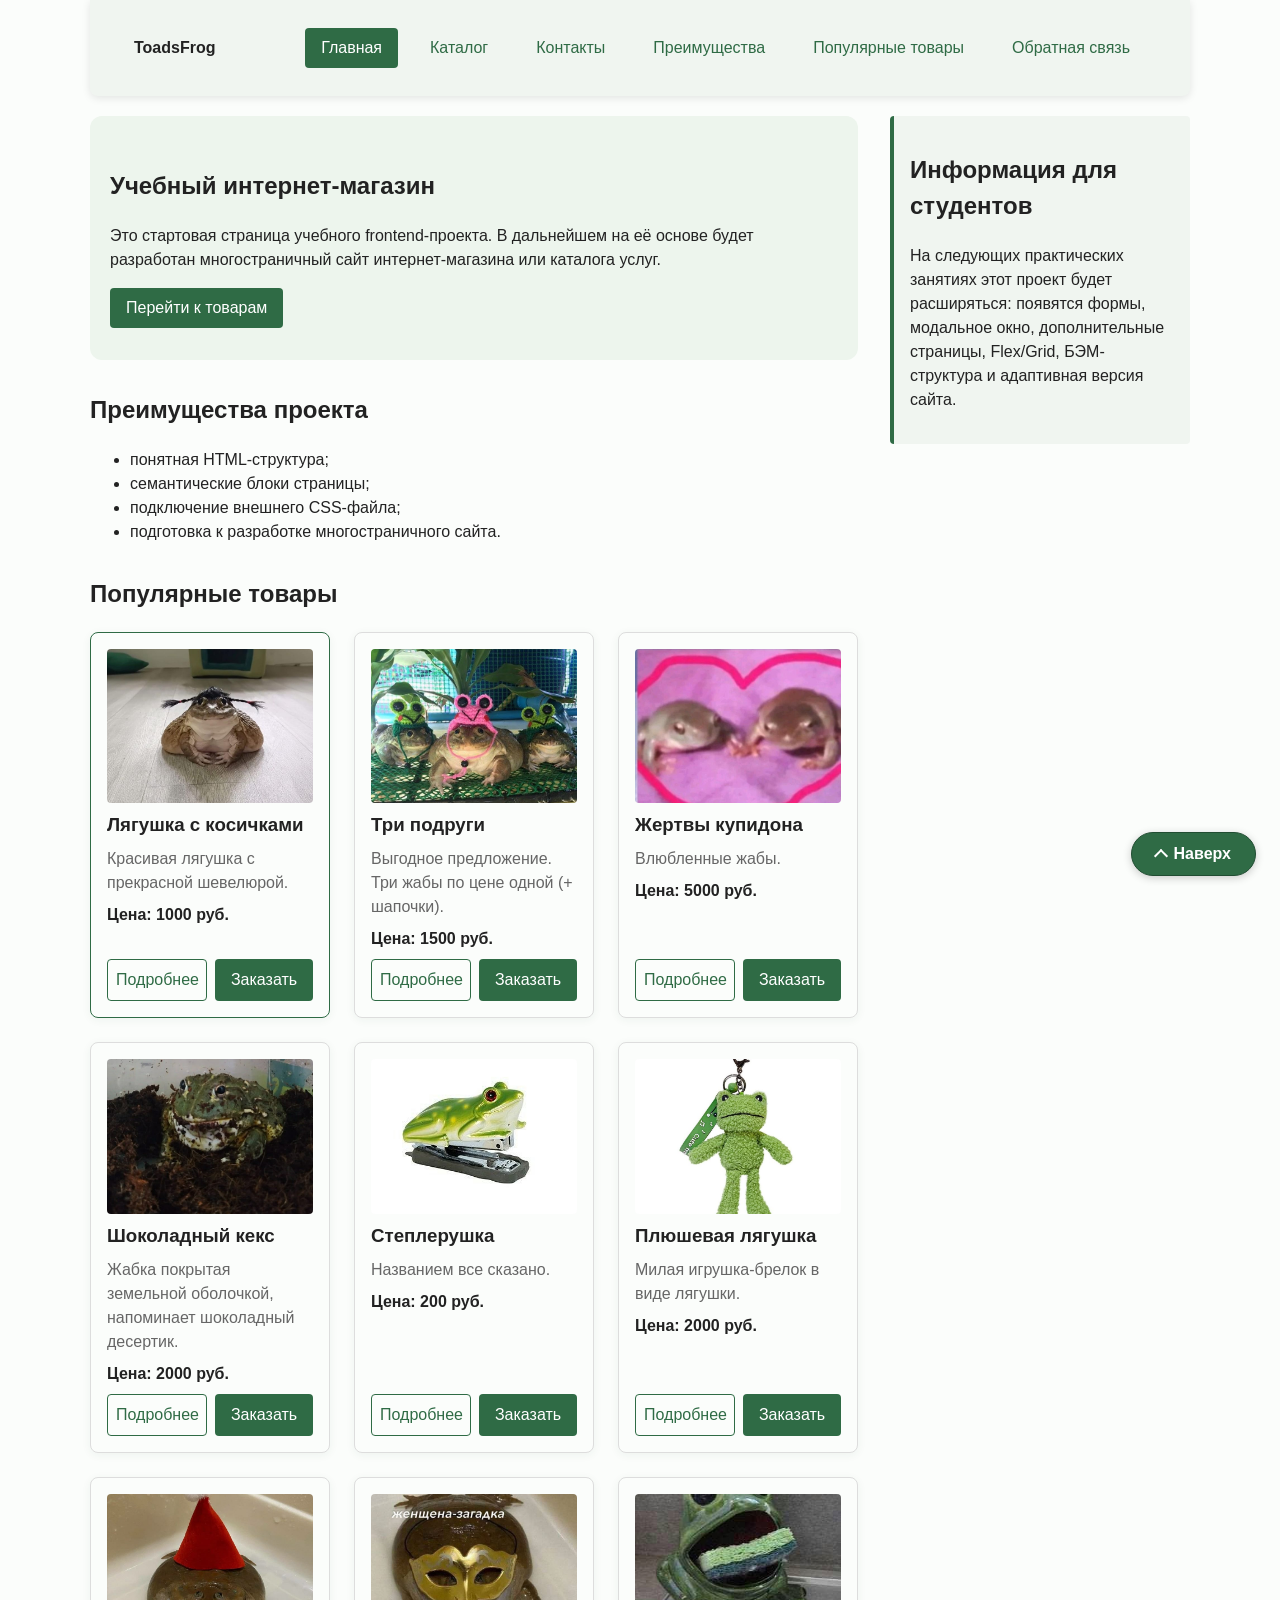
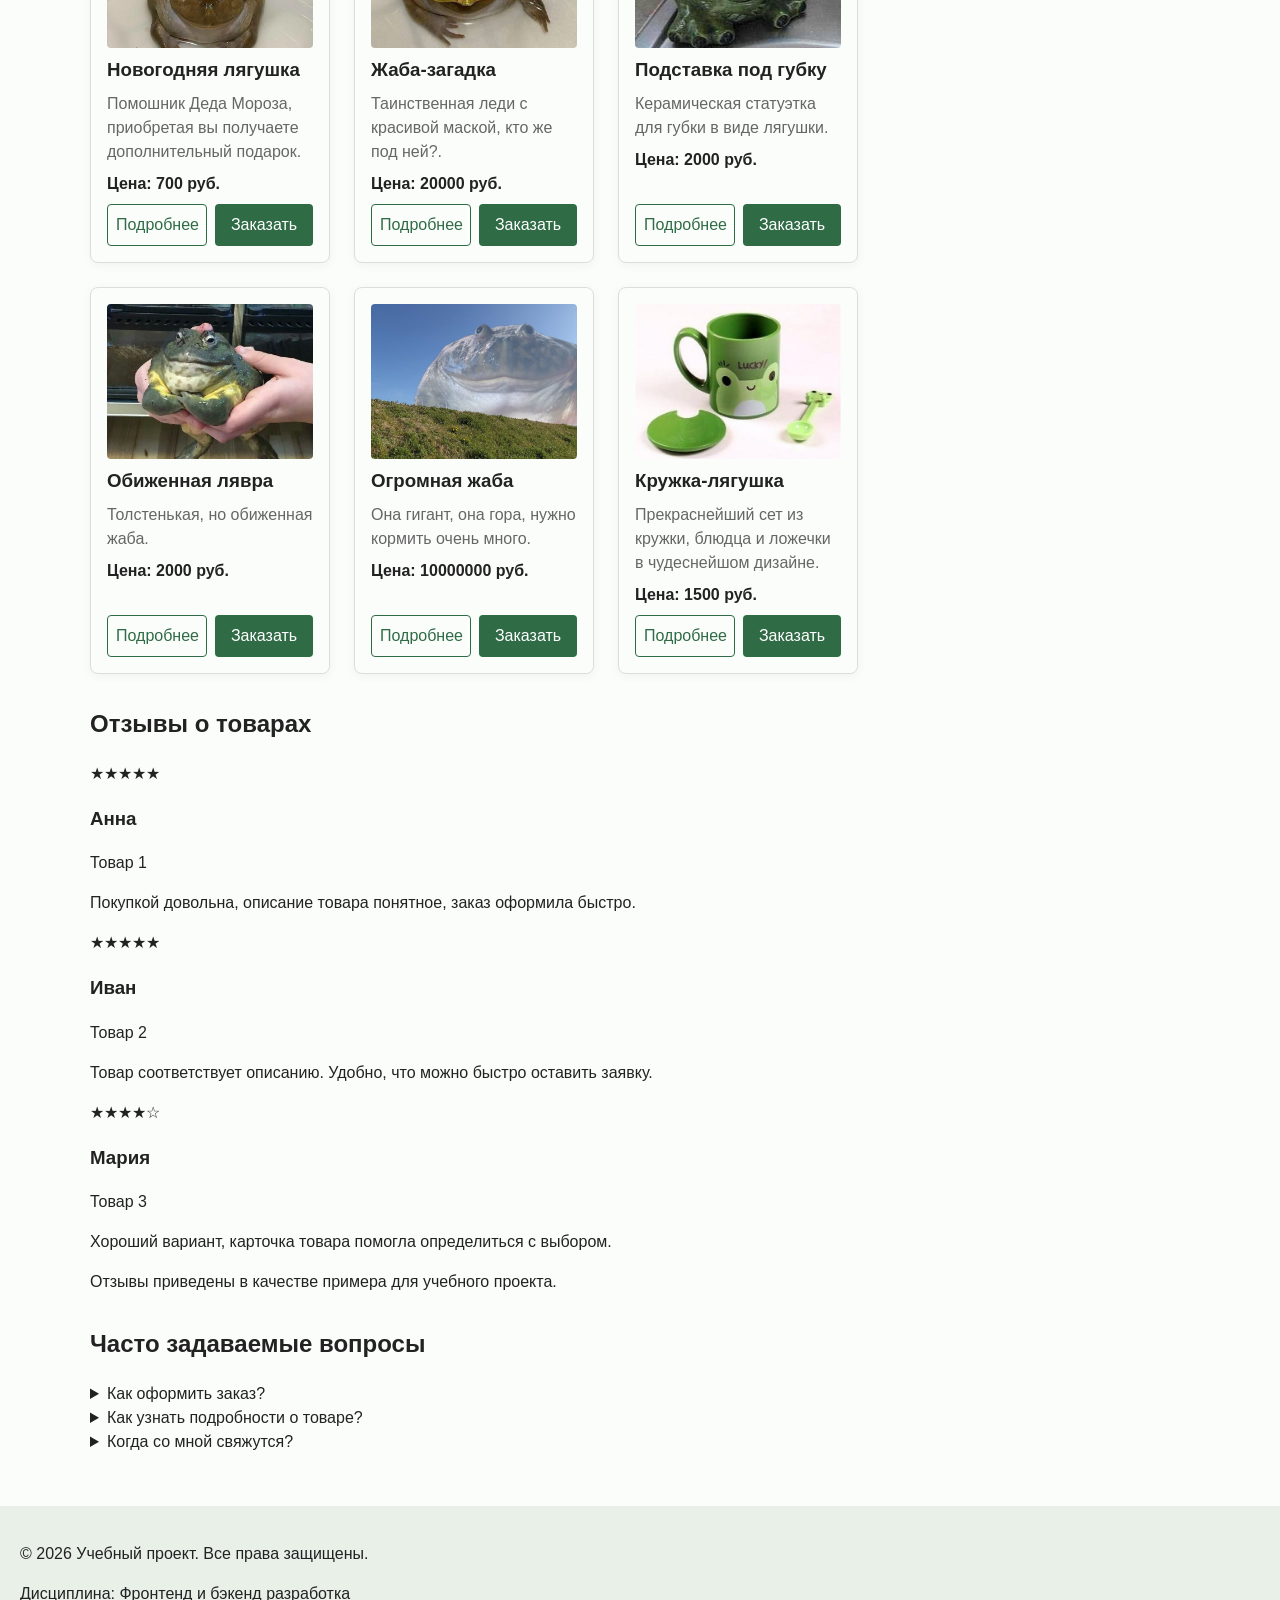
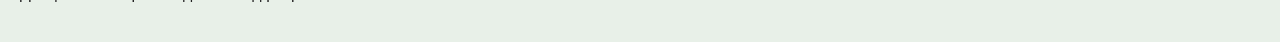
==== commit f905fc6b: "fix" ====
--- a/index.html
+++ b/index.html
@@ -11,7 +11,7 @@
 <body>
   <header class="site-header">
     <div class="site-header__inner">
-      <a class="site-header__logo" href="index.html">ShopProject</a>
+      <a class="site-header__logo" href="index.html">ToadsFrog</a>
 
       <nav class="site-nav" aria-label="Основная навигация">
         <ul class="site-nav__list">
--- a/css/style.css
+++ b/css/style.css
@@ -362,8 +362,23 @@
 }
 
 .product-card__button {
+  align-self: stretch;
+}
+
+.product-card__actions {
+  display: flex;
+  flex-wrap: nowrap;
+  gap: var(--space-sm);
   margin-top: auto;
-  align-self: flex-start;
+}
+
+.product-card__actions > .button {
+  flex: 1 1 0;
+  min-width: 0;
+  padding-right: var(--space-sm);
+  padding-left: var(--space-sm);
+  text-align: center;
+  white-space: nowrap;
 }
 
 .catalog-layout {
@@ -526,6 +541,12 @@
   color: var(--color-primary-dark);
   font-size: 1.5rem;
   font-weight: 700;
+}
+
+.product-detail__order-button {
+  padding: 12px var(--space-lg);
+  font-weight: 700;
+  margin-top: var(--space-sm);
 }
 
 .product-specs {
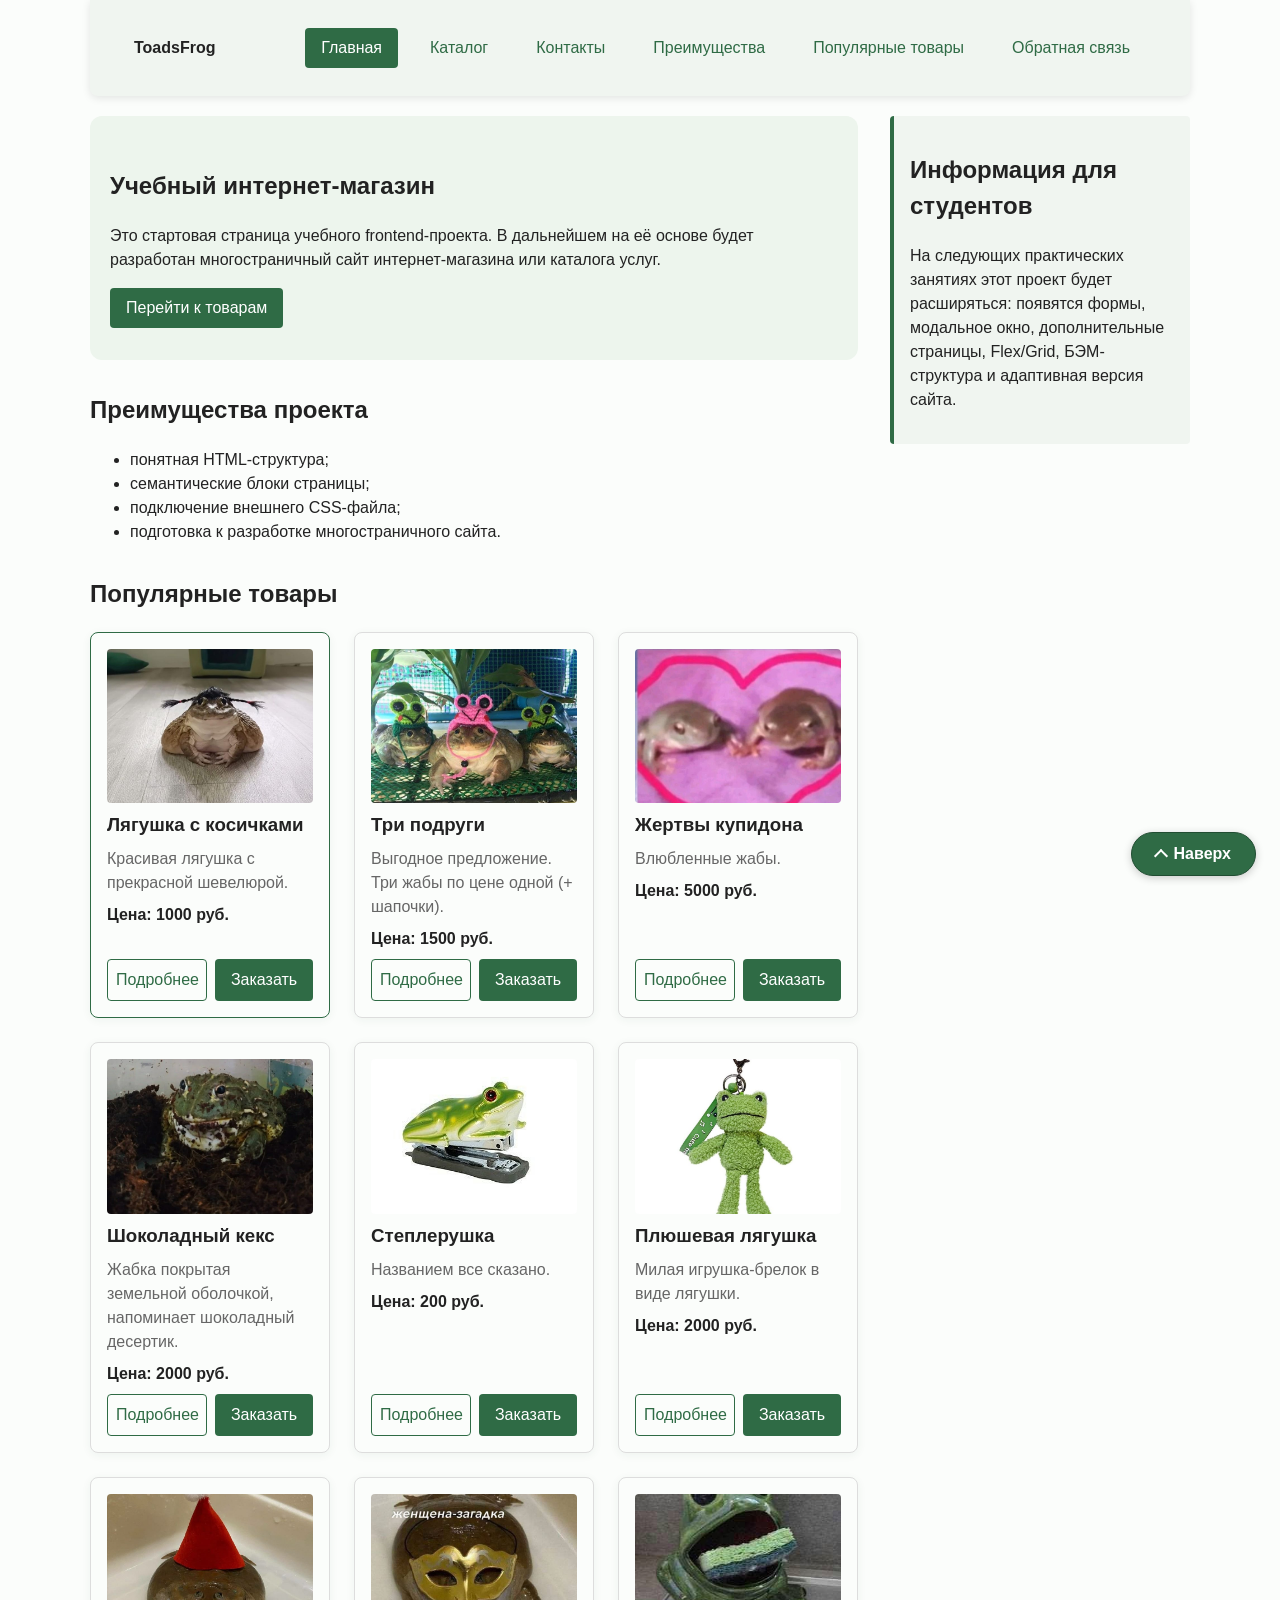
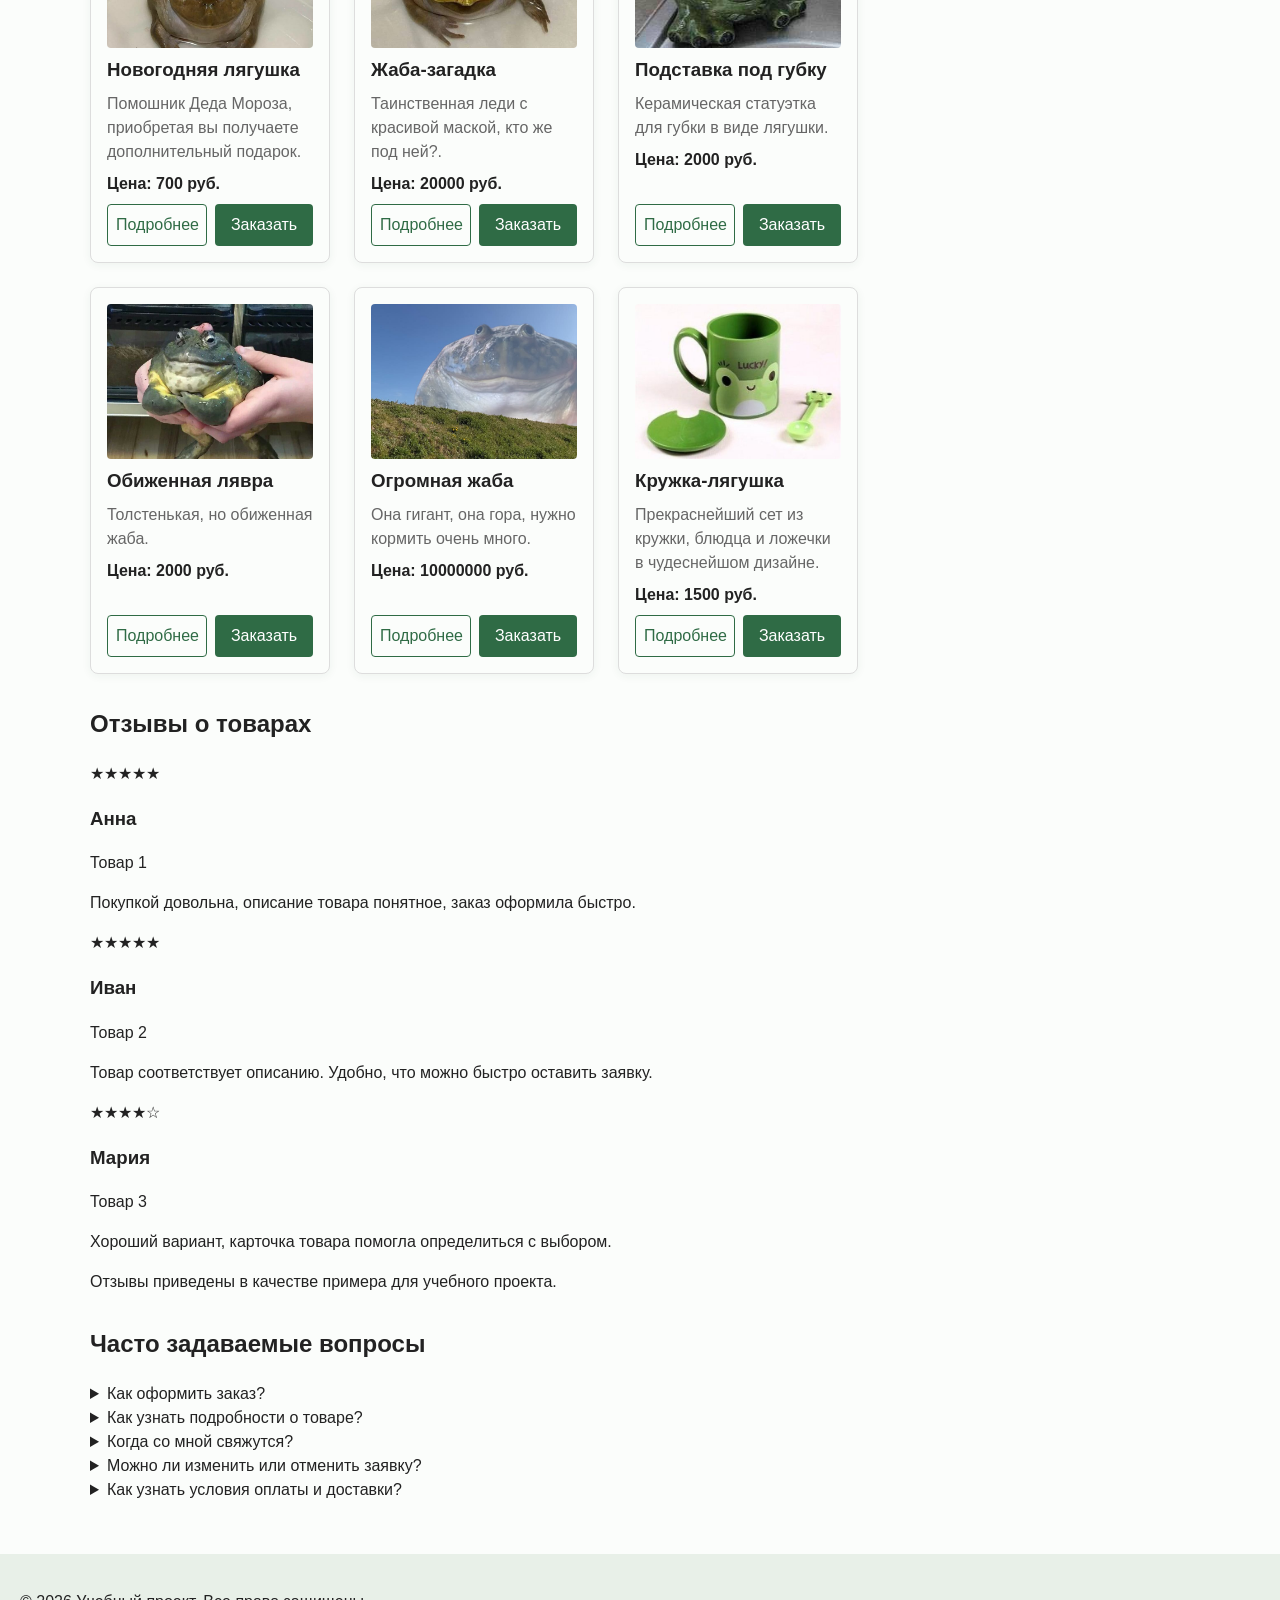
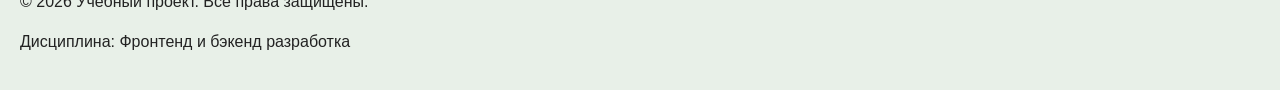
==== commit 9c3913a0: "fix2( расширены вопросы)" ====
--- a/index.html
+++ b/index.html
@@ -199,15 +199,48 @@
           <div class="faq-list">
             <details class="faq-item">
               <summary class="faq-item__question">Как оформить заказ?</summary>
-              <p class="faq-item__answer">Нажмите кнопку «Заказать» в карточке товара и заполните форму заявки.</p>
+              <p class="faq-item__answer">
+                Выберите подходящий товар и нажмите кнопку «Заказать» в его карточке. В форме укажите имя,
+                контактные данные и при необходимости добавьте комментарий — например, задайте вопрос о товаре
+                или уточните удобное время для связи. Перед отправкой проверьте, что данные введены без ошибок.
+                После отправки заявки дождитесь ответа представителя магазина: заказ не оформляется автоматически.
+              </p>
             </details>
             <details class="faq-item">
               <summary class="faq-item__question">Как узнать подробности о товаре?</summary>
-              <p class="faq-item__answer">Нажмите «Подробнее» в карточке товара, чтобы увидеть описание и характеристики.</p>
+              <p class="faq-item__answer">
+                Нажмите «Подробнее» в карточке товара — откроется страница с описанием, фотографией и основными
+                характеристиками. Сравните параметры нескольких моделей, чтобы выбрать вариант под свои задачи.
+                Если нужной информации не хватает или характеристика вызывает вопросы, напишите об этом в заявке:
+                представитель магазина сможет уточнить детали.
+              </p>
             </details>
             <details class="faq-item">
               <summary class="faq-item__question">Когда со мной свяжутся?</summary>
-              <p class="faq-item__answer">После отправки заявки представитель магазина свяжется с вами для уточнения деталей.</p>
+              <p class="faq-item__answer">
+                После отправки заявки представитель магазина свяжется с вами по указанным контактным данным,
+                чтобы подтвердить выбор и обсудить дальнейшие шаги. Пожалуйста, внимательно проверьте номер телефона
+                или адрес электронной почты. Если ответа нет, убедитесь, что контакты указаны верно, и отправьте
+                заявку повторно с пояснением.
+              </p>
+            </details>
+            <details class="faq-item">
+              <summary class="faq-item__question">Можно ли изменить или отменить заявку?</summary>
+              <p class="faq-item__answer">
+                Если вы передумали или хотите выбрать другой товар, сообщите об этом представителю магазина во время
+                обратной связи. Укажите имя и контакт, которые оставляли в форме, а также расскажите, что именно
+                нужно изменить. Поскольку заявка сначала подтверждается сотрудником, согласовать изменения можно
+                до обсуждения дальнейших условий заказа.
+              </p>
+            </details>
+            <details class="faq-item">
+              <summary class="faq-item__question">Как узнать условия оплаты и доставки?</summary>
+              <p class="faq-item__answer">
+                Уточните интересующие условия в комментарии к заявке или задайте вопрос представителю магазина,
+                когда он свяжется с вами. Стоимость, доступные способы оплаты и варианты доставки необходимо
+                подтвердить отдельно до оформления покупки. Сайт является учебным проектом, поэтому отправка формы
+                служит демонстрацией заявки и сама по себе не означает оплату или покупку товара.
+              </p>
             </details>
           </div>
         </section>
